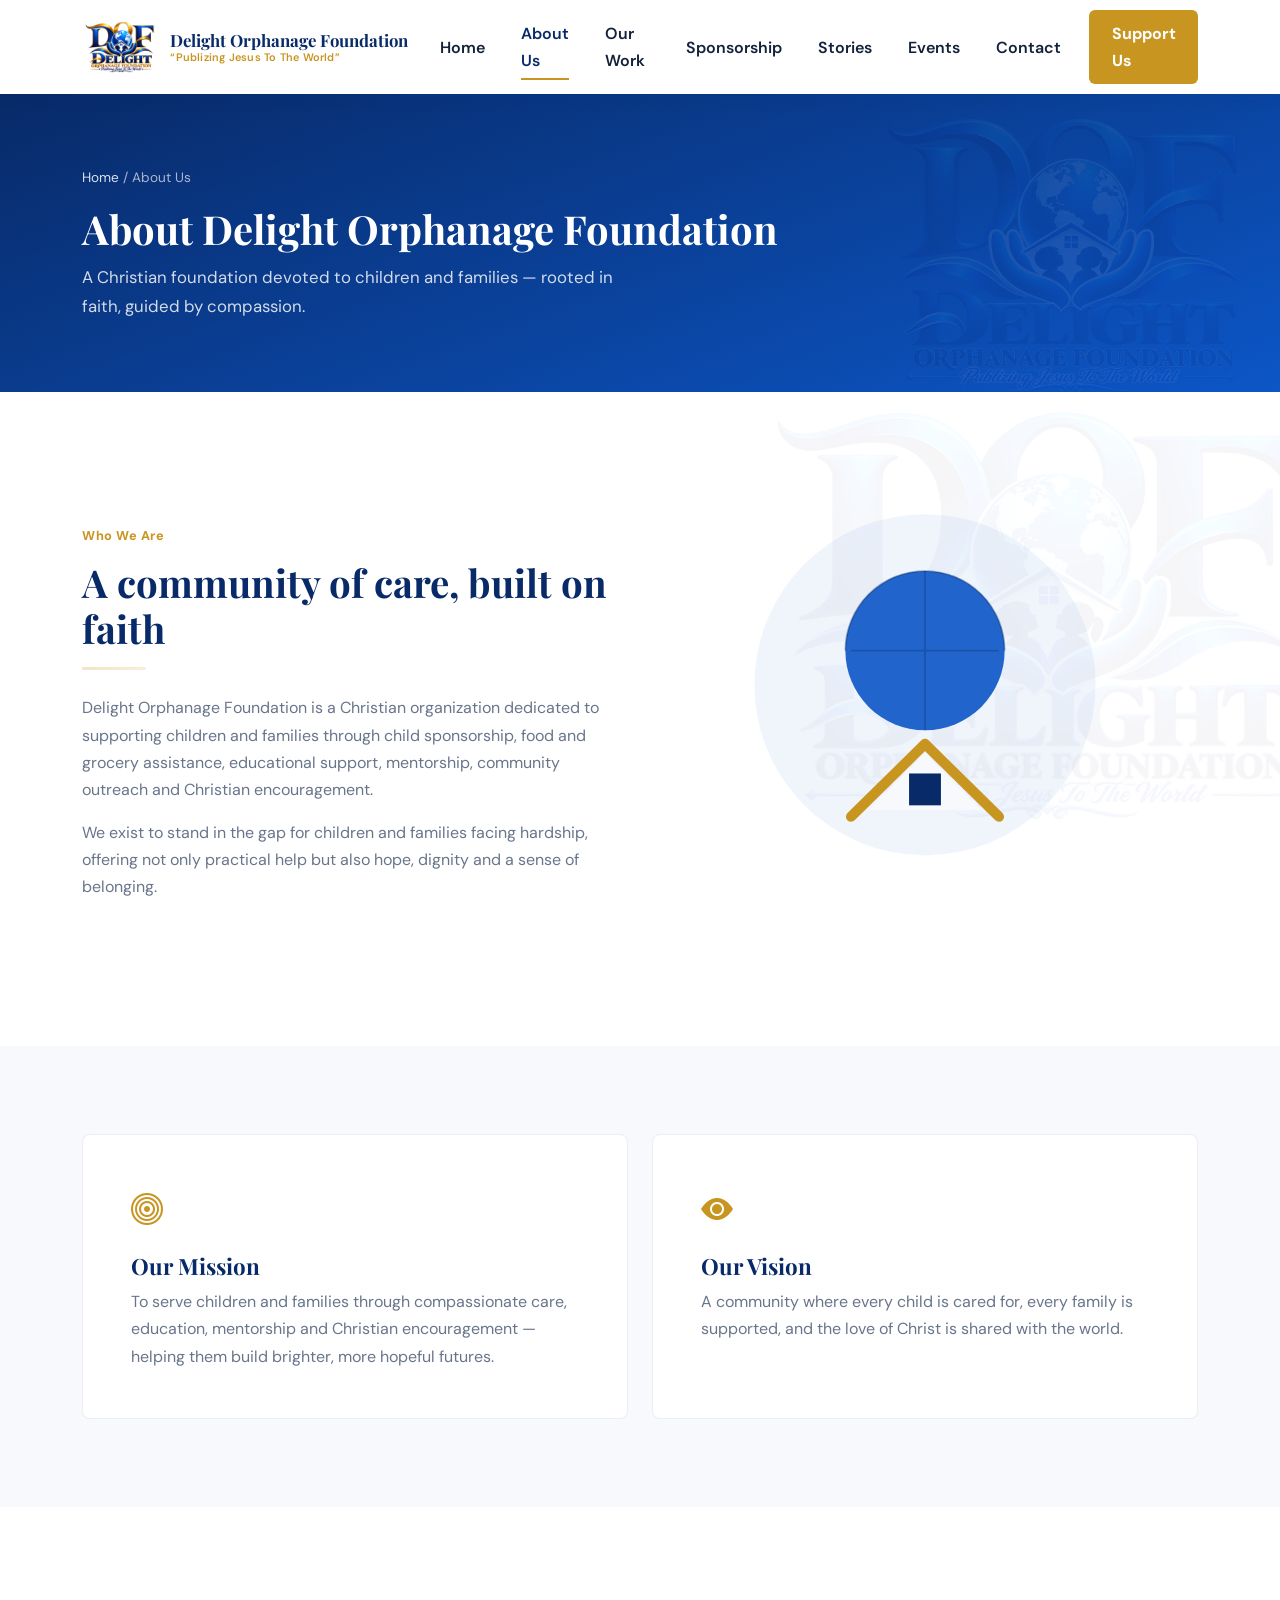
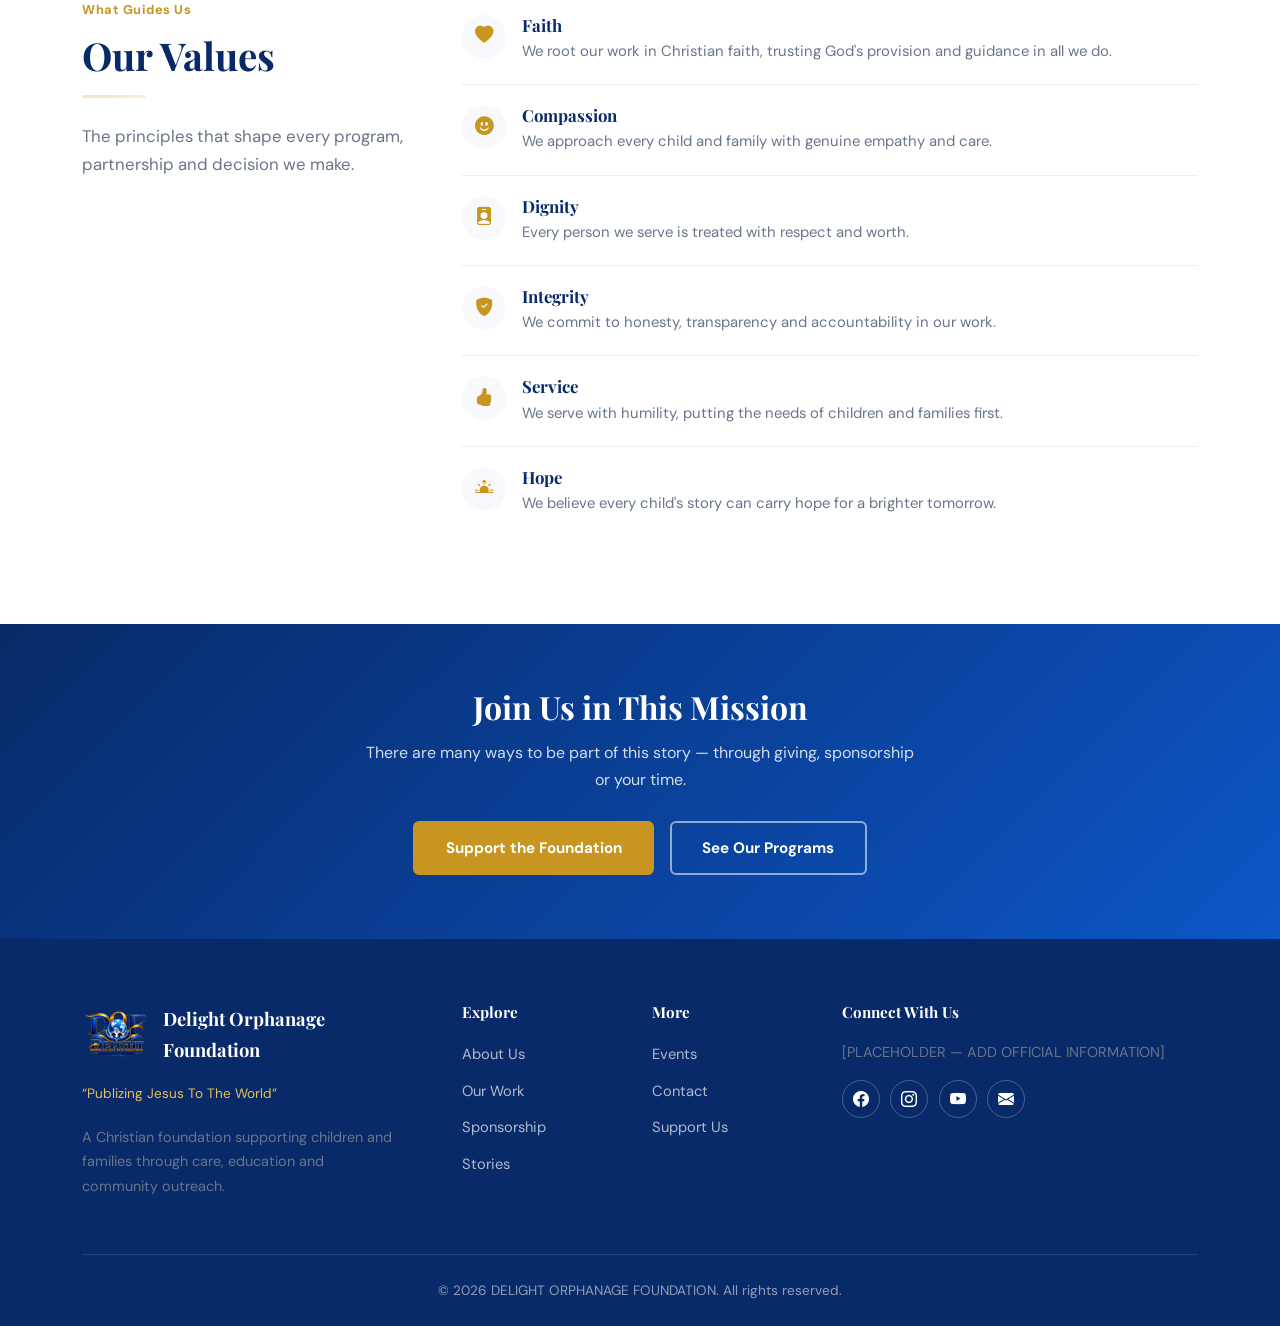
==== about.html @ 0a3e5aed "full website" ====
<!DOCTYPE html>
<html lang="en">
<head>
<meta charset="UTF-8">
<meta name="viewport" content="width=device-width, initial-scale=1.0">
<title>About Us | Delight Orphanage Foundation</title>
<meta name="description" content="Learn about Delight Orphanage Foundation's mission, vision and values as a Christian organization serving children and families.">

<link rel="preconnect" href="https://fonts.googleapis.com">
<link rel="preconnect" href="https://fonts.gstatic.com" crossorigin>
<link href="https://fonts.googleapis.com/css2?family=Playfair+Display:wght@600;700;800&family=DM+Sans:wght@400;500;600;700&display=swap" rel="stylesheet">

<link href="https://cdn.jsdelivr.net/npm/bootstrap@5.3.3/dist/css/bootstrap.min.css" rel="stylesheet">
<link rel="stylesheet" href="https://cdn.jsdelivr.net/npm/bootstrap-icons@1.11.3/font/bootstrap-icons.css">
<link rel="stylesheet" href="css/style.css">
<link rel="icon" href="assets/logo-gold-blue.png" type="image/png">
</head>
<body>

<header class="site-header">
  <nav class="navbar navbar-expand-lg">
    <div class="container">
      <a class="navbar-brand navbar-brand-custom" href="index.html">
        <img src="assets/logo-gold-blue.png" alt="Delight Orphanage Foundation logo">
        <span class="navbar-brand-text">
          <span class="brand-name">Delight Orphanage Foundation</span>
          <span class="brand-motto">&ldquo;Publizing Jesus To The World&rdquo;</span>
        </span>
      </a>
      <button class="navbar-toggler" type="button" data-bs-toggle="collapse" data-bs-target="#mainNav" aria-controls="mainNav" aria-expanded="false" aria-label="Toggle navigation">
        <span class="navbar-toggler-icon"></span>
      </button>
      <div class="collapse navbar-collapse" id="mainNav">
        <ul class="navbar-nav ms-auto align-items-lg-center gap-lg-1">
          <li class="nav-item"><a class="nav-link nav-link-custom" href="index.html">Home</a></li>
          <li class="nav-item"><a class="nav-link nav-link-custom active" aria-current="page" href="about.html">About Us</a></li>
          <li class="nav-item"><a class="nav-link nav-link-custom" href="work.html">Our Work</a></li>
          <li class="nav-item"><a class="nav-link nav-link-custom" href="support.html">Sponsorship</a></li>
          <li class="nav-item"><a class="nav-link nav-link-custom" href="stories.html">Stories</a></li>
          <li class="nav-item"><a class="nav-link nav-link-custom" href="events.html">Events</a></li>
          <li class="nav-item"><a class="nav-link nav-link-custom" href="contact.html">Contact</a></li>
          <li class="nav-item"><a class="nav-link nav-support-btn" href="support.html">Support Us</a></li>
        </ul>
      </div>
    </div>
  </nav>
</header>

<section class="page-hero">
  <div class="container">
    <nav class="breadcrumb-custom" aria-label="breadcrumb"><a href="index.html">Home</a> / About Us</nav>
    <h1>About Delight Orphanage Foundation</h1>
    <p>A Christian foundation devoted to children and families &mdash; rooted in faith, guided by compassion.</p>
  </div>
</section>

<!-- WHO WE ARE -->
<section class="section-pad watermark-section">
  <div class="container">
    <div class="row align-items-center gy-5 who-we-are-row">
      <div class="col-lg-6 reveal">
        <span class="eyebrow">Who We Are</span>
        <h2 class="section-title">A community of care, built on faith</h2>
        <hr class="section-rule">
        <p>Delight Orphanage Foundation is a Christian organization dedicated to supporting children and families through child sponsorship, food and grocery assistance, educational support, mentorship, community outreach and Christian encouragement.</p>
        <p>We exist to stand in the gap for children and families facing hardship, offering not only practical help but also hope, dignity and a sense of belonging.</p>
      </div>
      <div class="col-lg-6 reveal">
        <svg class="brand-illustration about-art" viewBox="0 0 480 420" fill="none" xmlns="http://www.w3.org/2000/svg" role="img" aria-label="Illustration of a globe resting on a home, symbolising the foundation's reach and care">
          <circle cx="240" cy="180" r="150" fill="rgba(12,86,199,0.06)"/>
          <circle cx="240" cy="150" r="70" fill="#0C56C7" fill-opacity="0.9"/>
          <path d="M170 150a70 70 0 0 1 140 0" stroke="#082A68" stroke-width="1.5" fill="none" opacity="0.4"/>
          <path d="M240 80v140M175 150h130" stroke="#082A68" stroke-width="1.5" opacity="0.3"/>
          <path d="M190 290 L240 240 L290 290 V290 H190 Z" fill="#F8F9FC"/>
          <path d="M175 296 L240 232 L305 296" stroke="#C89521" stroke-width="9" stroke-linecap="round" stroke-linejoin="round" fill="none"/>
          <rect x="226" y="258" width="28" height="28" fill="#082A68"/>
        </svg>
      </div>
    </div>
  </div>
</section>

<!-- MISSION / VISION -->
<section class="section-pad bg-soft">
  <div class="container">
    <div class="row g-4">
      <div class="col-lg-6 reveal">
        <div class="p-4 p-lg-5 bg-white rounded-3 h-100" style="border:1px solid rgba(8,42,104,0.08);">
          <i class="bi bi-bullseye" style="color:var(--gold); font-size:2rem;"></i>
          <h3 class="mt-3" style="font-size:1.4rem;">Our Mission</h3>
          <p class="mb-0">To serve children and families through compassionate care, education, mentorship and Christian encouragement &mdash; helping them build brighter, more hopeful futures.</p>
        </div>
      </div>
      <div class="col-lg-6 reveal">
        <div class="p-4 p-lg-5 bg-white rounded-3 h-100" style="border:1px solid rgba(8,42,104,0.08);">
          <i class="bi bi-eye-fill" style="color:var(--gold); font-size:2rem;"></i>
          <h3 class="mt-3" style="font-size:1.4rem;">Our Vision</h3>
          <p class="mb-0">A community where every child is cared for, every family is supported, and the love of Christ is shared with the world.</p>
        </div>
      </div>
    </div>
  </div>
</section>

<!-- VALUES -->
<section class="section-pad">
  <div class="container">
    <div class="row gy-5">
      <div class="col-lg-4 reveal">
        <span class="eyebrow">What Guides Us</span>
        <h2 class="section-title">Our Values</h2>
        <hr class="section-rule">
        <p class="section-intro">The principles that shape every program, partnership and decision we make.</p>
      </div>
      <div class="col-lg-8 reveal">
        <div class="value-item">
          <div class="value-icon"><i class="bi bi-heart-fill"></i></div>
          <div>
            <h4>Faith</h4>
            <p>We root our work in Christian faith, trusting God's provision and guidance in all we do.</p>
          </div>
        </div>
        <div class="value-item">
          <div class="value-icon"><i class="bi bi-emoji-smile-fill"></i></div>
          <div>
            <h4>Compassion</h4>
            <p>We approach every child and family with genuine empathy and care.</p>
          </div>
        </div>
        <div class="value-item">
          <div class="value-icon"><i class="bi bi-person-badge-fill"></i></div>
          <div>
            <h4>Dignity</h4>
            <p>Every person we serve is treated with respect and worth.</p>
          </div>
        </div>
        <div class="value-item">
          <div class="value-icon"><i class="bi bi-shield-fill-check"></i></div>
          <div>
            <h4>Integrity</h4>
            <p>We commit to honesty, transparency and accountability in our work.</p>
          </div>
        </div>
        <div class="value-item">
          <div class="value-icon"><i class="bi bi-hand-thumbs-up-fill"></i></div>
          <div>
            <h4>Service</h4>
            <p>We serve with humility, putting the needs of children and families first.</p>
          </div>
        </div>
        <div class="value-item">
          <div class="value-icon"><i class="bi bi-sunrise-fill"></i></div>
          <div>
            <h4>Hope</h4>
            <p>We believe every child's story can carry hope for a brighter tomorrow.</p>
          </div>
        </div>
      </div>
    </div>
  </div>
</section>

<section class="cta-band">
  <div class="container reveal">
    <h2>Join Us in This Mission</h2>
    <p>There are many ways to be part of this story &mdash; through giving, sponsorship or your time.</p>
    <div class="d-flex justify-content-center gap-3 flex-wrap">
      <a href="support.html" class="btn btn-gold">Support the Foundation</a>
      <a href="work.html" class="btn btn-outline-light-custom">See Our Programs</a>
    </div>
  </div>
</section>

<footer class="site-footer">
  <div class="container">
    <div class="row g-4">
      <div class="col-lg-4">
        <div class="footer-brand">
          <img src="assets/logo-gold-blue.png" alt="Delight Orphanage Foundation logo">
          <span class="footer-brand-name">Delight Orphanage<br>Foundation</span>
        </div>
        <p class="footer-motto">&ldquo;Publizing Jesus To The World&rdquo;</p>
        <p style="font-size:0.9rem; max-width:320px;">A Christian foundation supporting children and families through care, education and community outreach.</p>
      </div>
      <div class="col-6 col-lg-2">
        <h5>Explore</h5>
        <ul class="footer-links">
          <li><a href="about.html">About Us</a></li>
          <li><a href="work.html">Our Work</a></li>
          <li><a href="support.html">Sponsorship</a></li>
          <li><a href="stories.html">Stories</a></li>
        </ul>
      </div>
      <div class="col-6 col-lg-2">
        <h5>More</h5>
        <ul class="footer-links">
          <li><a href="events.html">Events</a></li>
          <li><a href="contact.html">Contact</a></li>
          <li><a href="support.html">Support Us</a></li>
        </ul>
      </div>
      <div class="col-lg-4">
        <h5>Connect With Us</h5>
        <p style="font-size:0.9rem;">[PLACEHOLDER &mdash; ADD OFFICIAL INFORMATION]</p>
        <div class="footer-social">
          <a href="#" aria-label="Facebook"><i class="bi bi-facebook"></i></a>
          <a href="#" aria-label="Instagram"><i class="bi bi-instagram"></i></a>
          <a href="#" aria-label="YouTube"><i class="bi bi-youtube"></i></a>
          <a href="#" aria-label="Email"><i class="bi bi-envelope-fill"></i></a>
        </div>
      </div>
    </div>
    <div class="footer-bottom">
      &copy; <span data-current-year></span> DELIGHT ORPHANAGE FOUNDATION. All rights reserved.
    </div>
  </div>
</footer>

<button id="backToTop" class="back-to-top" aria-label="Back to top"><i class="bi bi-arrow-up"></i></button>

<script src="https://cdn.jsdelivr.net/npm/bootstrap@5.3.3/dist/js/bootstrap.bundle.min.js"></script>
<script src="js/script.js"></script>
</body>
</html>
---- css/style.css ----
/* ==========================================================================
   DELIGHT ORPHANAGE FOUNDATION — STYLESHEET
   "Publizing Jesus To The World"
   ========================================================================== */

:root {
  --blue-primary: #082A68;
  --blue-secondary: #0C56C7;
  --gold: #C89521;
  --gold-light: #E8BF55;
  --white: #FFFFFF;
  --bg-light: #F8F9FC;
  --text-dark: #13213B;
  --text-muted: #68758B;

  --font-display: 'Playfair Display', Georgia, serif;
  --font-body: 'DM Sans', -apple-system, BlinkMacSystemFont, sans-serif;

  --radius-sm: 6px;
  --radius-md: 10px;
  --shadow-soft: 0 10px 30px rgba(8, 42, 104, 0.08);
  --shadow-card: 0 6px 20px rgba(8, 42, 104, 0.10);
  --transition: 0.35s cubic-bezier(0.22, 0.61, 0.36, 1);
}

/* ==========================================================================
   BASE
   ========================================================================== */

* { box-sizing: border-box; }

html { scroll-behavior: smooth; }

body {
  font-family: var(--font-body);
  color: var(--text-dark);
  background-color: var(--white);
  line-height: 1.7;
  -webkit-font-smoothing: antialiased;
}

h1, h2, h3, h4, h5, h6 {
  font-family: var(--font-display);
  color: var(--blue-primary);
  font-weight: 700;
  line-height: 1.2;
}

p { color: var(--text-muted); }

a { color: var(--blue-secondary); text-decoration: none; transition: color var(--transition); }
a:hover { color: var(--gold); }

::selection { background: var(--gold-light); color: var(--blue-primary); }

/* Visible focus states for accessibility */
a:focus-visible,
button:focus-visible,
input:focus-visible,
textarea:focus-visible,
select:focus-visible,
.btn:focus-visible {
  outline: 3px solid var(--gold);
  outline-offset: 3px;
}

.section-pad { padding: 5.5rem 0; }
.section-pad-sm { padding: 3.5rem 0; }
.bg-soft { background-color: var(--bg-light); }

.eyebrow {
  display: inline-block;
  font-family: var(--font-body);
  font-weight: 700;
  font-size: 0.8rem;
  letter-spacing: 0.04em;
  color: var(--gold);
  margin-bottom: 0.75rem;
}

.section-title {
  font-size: clamp(1.9rem, 3vw, 2.75rem);
  margin-bottom: 1rem;
}

.section-rule {
  width: 64px;
  height: 3px;
  background: linear-gradient(90deg, var(--gold), var(--gold-light));
  border: none;
  border-radius: 2px;
  margin: 0 0 1.5rem 0;
}

.section-rule.center { margin: 0 auto 1.5rem auto; }

.section-intro {
  max-width: 640px;
  color: var(--text-muted);
  font-size: 1.05rem;
}

/* ==========================================================================
   WATERMARK — very subtle brand mark on select sections
   ========================================================================== */

.watermark-section { position: relative; overflow: hidden; }

.watermark-section::before {
  content: "";
  position: absolute;
  top: 50%;
  right: -6%;
  width: 620px;
  height: 620px;
  transform: translateY(-50%);
  background-image: url('../assets/logo-blue.png');
  background-repeat: no-repeat;
  background-size: contain;
  opacity: 0.035;
  pointer-events: none;
  z-index: 0;
}

.watermark-section > .container { position: relative; z-index: 1; }

/* ==========================================================================
   BUTTONS
   ========================================================================== */

.btn {
  font-family: var(--font-body);
  font-weight: 700;
  font-size: 0.95rem;
  padding: 0.85rem 1.9rem;
  border-radius: var(--radius-sm);
  border: 2px solid transparent;
  transition: transform var(--transition), box-shadow var(--transition), background-color var(--transition), color var(--transition);
  display: inline-flex;
  align-items: center;
  gap: 0.5rem;
}

.btn-gold {
  background-color: var(--gold);
  color: var(--white);
  border-color: var(--gold);
}
.btn-gold:hover {
  background-color: var(--gold-light);
  border-color: var(--gold-light);
  color: var(--blue-primary);
  transform: translateY(-2px);
  box-shadow: 0 10px 20px rgba(200, 149, 33, 0.3);
}

.btn-outline-light-custom {
  background-color: transparent;
  color: var(--white);
  border-color: rgba(255,255,255,0.55);
}
.btn-outline-light-custom:hover {
  background-color: var(--white);
  color: var(--blue-primary);
  border-color: var(--white);
  transform: translateY(-2px);
}

.btn-navy {
  background-color: var(--blue-primary);
  color: var(--white);
  border-color: var(--blue-primary);
}
.btn-navy:hover {
  background-color: var(--blue-secondary);
  border-color: var(--blue-secondary);
  color: var(--white);
  transform: translateY(-2px);
  box-shadow: 0 10px 20px rgba(12, 86, 199, 0.25);
}

.btn-outline-navy {
  background-color: transparent;
  color: var(--blue-primary);
  border-color: var(--blue-primary);
}
.btn-outline-navy:hover {
  background-color: var(--blue-primary);
  color: var(--white);
  transform: translateY(-2px);
}

/* ==========================================================================
   NAVIGATION
   ========================================================================== */

.site-header {
  position: sticky;
  top: 0;
  z-index: 1000;
  background-color: rgba(255, 255, 255, 0.97);
  backdrop-filter: blur(8px);
  box-shadow: 0 2px 18px rgba(8, 42, 104, 0.07);
}

.navbar { padding: 0.65rem 0; }

.navbar-brand-custom {
  display: flex;
  align-items: center;
  gap: 0.65rem;
}

.navbar-brand-custom img {
  height: 52px;
  width: auto;
}

.navbar-brand-text {
  display: flex;
  flex-direction: column;
  line-height: 1.15;
}

.navbar-brand-text .brand-name {
  font-family: var(--font-display);
  font-weight: 700;
  font-size: 1.05rem;
  color: var(--blue-primary);
}

.navbar-brand-text .brand-motto {
  font-size: 0.68rem;
  color: var(--gold);
  font-weight: 600;
  letter-spacing: 0.02em;
}

.nav-link-custom {
  font-weight: 600;
  color: var(--text-dark) !important;
  padding: 0.5rem 1rem !important;
  position: relative;
}

.nav-link-custom::after {
  content: "";
  position: absolute;
  left: 1rem;
  right: 1rem;
  bottom: 0.15rem;
  height: 2px;
  background: var(--gold);
  transform: scaleX(0);
  transform-origin: left;
  transition: transform var(--transition);
}

.nav-link-custom:hover::after,
.nav-link-custom.active::after {
  transform: scaleX(1);
}

.nav-link-custom.active {
  color: var(--blue-primary) !important;
}

.nav-support-btn {
  background-color: var(--gold);
  color: var(--white) !important;
  border-radius: var(--radius-sm);
  padding: 0.6rem 1.4rem !important;
  font-weight: 700;
  margin-left: 0.5rem;
  transition: background-color var(--transition), transform var(--transition);
}
.nav-support-btn:hover {
  background-color: var(--blue-primary);
  color: var(--white) !important;
  transform: translateY(-2px);
}
.nav-support-btn::after { display: none; }

/* ==========================================================================
   HERO
   ========================================================================== */

.hero {
  position: relative;
  background: linear-gradient(160deg, var(--blue-primary) 0%, #0a3585 55%, var(--blue-secondary) 100%);
  color: var(--white);
  overflow: hidden;
  padding: 6rem 0 5rem;
}

.hero::before {
  content: "";
  position: absolute;
  inset: 0;
  background-image: url('../assets/logo-blue.png');
  background-repeat: no-repeat;
  background-position: 105% 15%;
  background-size: 640px;
  opacity: 0.06;
  pointer-events: none;
}

.hero .container { position: relative; z-index: 1; }

.hero-eyebrow {
  color: var(--gold-light);
  font-weight: 700;
  letter-spacing: 0.03em;
  font-size: 0.85rem;
  margin-bottom: 1rem;
  display: inline-block;
}

.hero h1 {
  color: var(--white);
  font-size: clamp(2.3rem, 5vw, 3.6rem);
  margin-bottom: 1.25rem;
}

.hero p.lead {
  color: rgba(255,255,255,0.85);
  font-size: 1.15rem;
  max-width: 540px;
  margin-bottom: 2.25rem;
}

.hero-btns { display: flex; gap: 1rem; flex-wrap: wrap; }

.hero-art {
  position: relative;
  width: 100%;
  max-width: 460px;
  margin: 0 auto;
}

/* ==========================================================================
   BRAND ILLUSTRATION (custom SVG motifs, no stock photography)
   ========================================================================== */

.brand-illustration {
  width: 100%;
  height: auto;
  display: block;
}

.motif-ring {
  position: absolute;
  border-radius: 50%;
  border: 2px solid rgba(232, 191, 85, 0.35);
}

.page-hero {
  position: relative;
  background: linear-gradient(160deg, var(--blue-primary) 0%, var(--blue-secondary) 100%);
  color: var(--white);
  padding: 4.5rem 0 3.5rem;
  overflow: hidden;
}

.page-hero::before {
  content: "";
  position: absolute;
  inset: 0;
  background-image: url('../assets/logo-blue.png');
  background-repeat: no-repeat;
  background-position: 100% 120%;
  background-size: 420px;
  opacity: 0.07;
  pointer-events: none;
}

.page-hero .container { position: relative; z-index: 1; }
.page-hero h1 { color: var(--white); margin-bottom: 0.6rem; }
.page-hero p { color: rgba(255,255,255,0.82); max-width: 560px; font-size: 1.05rem; }

.breadcrumb-custom {
  font-size: 0.85rem;
  color: rgba(255,255,255,0.65);
  margin-bottom: 1rem;
}
.breadcrumb-custom a { color: rgba(255,255,255,0.85); }
.breadcrumb-custom a:hover { color: var(--gold-light); }

/* ==========================================================================
   IMPACT / STATS-STYLE SECTION (no fabricated numbers — category based)
   ========================================================================== */

.impact-section {
  background-color: var(--blue-primary);
  color: var(--white);
  padding: 3.5rem 0;
}

.impact-item {
  text-align: center;
  padding: 1.25rem;
  border-left: 1px solid rgba(255,255,255,0.12);
}
.impact-item:first-child { border-left: none; }

.impact-item i {
  font-size: 2.1rem;
  color: var(--gold-light);
  margin-bottom: 0.75rem;
  display: inline-block;
}

.impact-item h4 {
  color: var(--white);
  font-size: 1.05rem;
  margin-bottom: 0.35rem;
}

.impact-item p {
  color: rgba(255,255,255,0.65);
  font-size: 0.9rem;
  margin: 0;
}

/* ==========================================================================
   CARDS — Our Work
   ========================================================================== */

.work-card {
  background: var(--white);
  border: 1px solid rgba(8, 42, 104, 0.08);
  border-radius: var(--radius-md);
  padding: 2.25rem 1.75rem;
  height: 100%;
  transition: transform var(--transition), box-shadow var(--transition), border-color var(--transition);
}

.work-card:hover {
  transform: translateY(-6px);
  box-shadow: var(--shadow-card);
  border-color: transparent;
}

.work-card .icon-wrap {
  width: 58px;
  height: 58px;
  border-radius: 50%;
  background: var(--bg-light);
  display: flex;
  align-items: center;
  justify-content: center;
  margin-bottom: 1.25rem;
  transition: background-color var(--transition);
}

.work-card:hover .icon-wrap { background-color: var(--gold-light); }

.work-card .icon-wrap i {
  font-size: 1.5rem;
  color: var(--blue-secondary);
}

.work-card:hover .icon-wrap i { color: var(--blue-primary); }

.work-card h3 {
  font-size: 1.2rem;
  margin-bottom: 0.6rem;
}

.work-card p { font-size: 0.95rem; margin-bottom: 0; }

/* ==========================================================================
   VALUES (About page)
   ========================================================================== */

.value-item {
  display: flex;
  gap: 1rem;
  padding: 1.25rem 0;
  border-bottom: 1px solid rgba(8, 42, 104, 0.08);
}
.value-item:last-child { border-bottom: none; }

.value-item .value-icon {
  flex: 0 0 auto;
  width: 44px;
  height: 44px;
  border-radius: 50%;
  background: var(--bg-light);
  display: flex;
  align-items: center;
  justify-content: center;
  color: var(--gold);
  font-size: 1.15rem;
}

.value-item h4 { font-size: 1.05rem; margin-bottom: 0.25rem; }
.value-item p { margin-bottom: 0; font-size: 0.93rem; }

/* ==========================================================================
   STORY / ARTICLE CARDS
   ========================================================================== */

.article-card {
  background: var(--white);
  border-radius: var(--radius-md);
  overflow: hidden;
  border: 1px solid rgba(8, 42, 104, 0.08);
  height: 100%;
  display: flex;
  flex-direction: column;
  transition: transform var(--transition), box-shadow var(--transition);
}

.article-card:hover {
  transform: translateY(-5px);
  box-shadow: var(--shadow-card);
}

.article-thumb {
  height: 170px;
  background: linear-gradient(135deg, var(--blue-primary), var(--blue-secondary));
  position: relative;
  display: flex;
  align-items: center;
  justify-content: center;
}

.article-thumb i { font-size: 2.4rem; color: rgba(255,255,255,0.85); }

.article-card .card-body { padding: 1.5rem; display: flex; flex-direction: column; flex: 1; }

.article-category {
  display: inline-block;
  font-size: 0.72rem;
  font-weight: 700;
  color: var(--gold);
  background: rgba(200, 149, 33, 0.1);
  padding: 0.3rem 0.7rem;
  border-radius: 20px;
  margin-bottom: 0.75rem;
  align-self: flex-start;
}

.article-card h3 { font-size: 1.1rem; margin-bottom: 0.6rem; }
.article-card p { font-size: 0.9rem; flex: 1; }

.sample-tag {
  font-size: 0.72rem;
  color: var(--text-muted);
  font-style: italic;
  margin-bottom: 0.5rem;
}

/* ==========================================================================
   EVENTS
   ========================================================================== */

.event-card {
  background: var(--white);
  border-radius: var(--radius-md);
  overflow: hidden;
  border: 1px solid rgba(8, 42, 104, 0.08);
  height: 100%;
  transition: transform var(--transition), box-shadow var(--transition);
}

.event-card:hover { transform: translateY(-5px); box-shadow: var(--shadow-card); }

.event-image {
  height: 200px;
  background: linear-gradient(135deg, var(--blue-secondary), var(--gold));
  position: relative;
  overflow: hidden;
  display: flex;
  align-items: center;
  justify-content: center;
}

.event-image i { font-size: 2.6rem; color: rgba(255,255,255,0.9); }

.event-date-badge {
  position: absolute;
  top: 0.85rem;
  left: 0.85rem;
  background: var(--white);
  color: var(--blue-primary);
  font-weight: 700;
  font-size: 0.78rem;
  padding: 0.35rem 0.75rem;
  border-radius: var(--radius-sm);
}

.event-body { padding: 1.5rem; }
.event-body h3 { font-size: 1.15rem; margin-bottom: 0.4rem; font-weight: 700; }
.event-body p { font-size: 0.9rem; margin-bottom: 0; }

/* ==========================================================================
   GALLERY / LIGHTBOX
   ========================================================================== */

.gallery-item {
  border-radius: var(--radius-md);
  overflow: hidden;
  cursor: pointer;
  position: relative;
  height: 180px;
  background: linear-gradient(135deg, var(--blue-primary), var(--blue-secondary));
  display: flex;
  align-items: center;
  justify-content: center;
  transition: transform var(--transition);
}
.gallery-item:nth-child(3n+2) { background: linear-gradient(135deg, var(--blue-secondary), var(--gold)); }
.gallery-item:nth-child(3n+3) { background: linear-gradient(135deg, var(--gold), var(--blue-primary)); }

.gallery-item:hover { transform: scale(1.03); }
.gallery-item i { color: rgba(255,255,255,0.9); font-size: 1.8rem; }

.gallery-item .gallery-caption {
  position: absolute;
  bottom: 0;
  left: 0;
  right: 0;
  background: rgba(8, 42, 104, 0.75);
  color: var(--white);
  font-size: 0.8rem;
  padding: 0.5rem 0.75rem;
  transform: translateY(100%);
  transition: transform var(--transition);
}
.gallery-item:hover .gallery-caption { transform: translateY(0); }

.lightbox-overlay {
  position: fixed;
  inset: 0;
  background: rgba(8, 13, 32, 0.92);
  z-index: 2000;
  display: none;
  align-items: center;
  justify-content: center;
  padding: 2rem;
}
.lightbox-overlay.active { display: flex; }

.lightbox-box {
  background: linear-gradient(135deg, var(--blue-primary), var(--blue-secondary));
  border-radius: var(--radius-md);
  max-width: 560px;
  width: 100%;
  padding: 3rem 2rem;
  text-align: center;
  color: var(--white);
  position: relative;
}

.lightbox-box i.display-icon { font-size: 3rem; color: var(--gold-light); margin-bottom: 1rem; }

.lightbox-close {
  position: absolute;
  top: 0.85rem;
  right: 1rem;
  background: none;
  border: none;
  color: var(--white);
  font-size: 1.6rem;
  cursor: pointer;
  line-height: 1;
}
.lightbox-close:hover { color: var(--gold-light); }

/* ==========================================================================
   FORMS
   ========================================================================== */

.form-card {
  background: var(--white);
  border: 1px solid rgba(8, 42, 104, 0.08);
  border-radius: var(--radius-md);
  padding: 2.5rem;
  box-shadow: var(--shadow-soft);
}

.form-label {
  font-weight: 600;
  color: var(--text-dark);
  font-size: 0.9rem;
}

.form-control, .form-select {
  border: 1.5px solid rgba(8, 42, 104, 0.15);
  border-radius: var(--radius-sm);
  padding: 0.7rem 0.9rem;
  font-family: var(--font-body);
}

.form-control:focus, .form-select:focus {
  border-color: var(--blue-secondary);
  box-shadow: 0 0 0 3px rgba(12, 86, 199, 0.12);
}

.form-check-input:checked {
  background-color: var(--gold);
  border-color: var(--gold);
}

.form-note {
  background: var(--bg-light);
  border-left: 3px solid var(--gold);
  padding: 1rem 1.25rem;
  border-radius: var(--radius-sm);
  font-size: 0.88rem;
  color: var(--text-muted);
}

.form-success-msg {
  display: none;
  background: #eef7ee;
  border-left: 3px solid #4a8a4a;
  color: #2c5c2c;
  padding: 1rem 1.25rem;
  border-radius: var(--radius-sm);
  margin-top: 1.25rem;
  font-size: 0.92rem;
}
.form-success-msg.show { display: block; }

/* ==========================================================================
   PLACEHOLDER NOTICE (contact info etc.)
   ========================================================================== */

.placeholder-note {
  font-style: italic;
  color: var(--text-muted);
}

.contact-info-card {
  display: flex;
  gap: 1rem;
  padding: 1.5rem 0;
  border-bottom: 1px solid rgba(8, 42, 104, 0.08);
}
.contact-info-card:last-child { border-bottom: none; }

.contact-info-card .ci-icon {
  flex: 0 0 auto;
  width: 48px;
  height: 48px;
  border-radius: 50%;
  background: var(--bg-light);
  color: var(--blue-secondary);
  display: flex;
  align-items: center;
  justify-content: center;
  font-size: 1.2rem;
}

.contact-info-card h4 { font-size: 1rem; margin-bottom: 0.25rem; }
.contact-info-card p { margin-bottom: 0; font-size: 0.92rem; }

/* ==========================================================================
   FOOTER
   ========================================================================== */

.site-footer {
  background-color: var(--blue-primary);
  color: rgba(255,255,255,0.75);
  padding: 4rem 0 1.5rem;
}

.footer-brand { display: flex; align-items: center; gap: 0.75rem; margin-bottom: 1rem; }
.footer-brand img { height: 46px; }
.footer-brand-name { font-family: var(--font-display); color: var(--white); font-size: 1.15rem; font-weight: 700; }
.footer-motto { color: var(--gold-light); font-size: 0.85rem; margin-bottom: 1.25rem; }

.site-footer h5 {
  color: var(--white);
  font-size: 0.95rem;
  font-weight: 700;
  margin-bottom: 1.15rem;
}

.footer-links { list-style: none; padding: 0; margin: 0; }
.footer-links li { margin-bottom: 0.6rem; }
.footer-links a { color: rgba(255,255,255,0.68); font-size: 0.92rem; }
.footer-links a:hover { color: var(--gold-light); }

.footer-social { display: flex; gap: 0.65rem; margin-top: 0.5rem; }
.footer-social a {
  width: 38px;
  height: 38px;
  border-radius: 50%;
  border: 1px solid rgba(255,255,255,0.25);
  display: flex;
  align-items: center;
  justify-content: center;
  color: var(--white);
  transition: background-color var(--transition), border-color var(--transition), transform var(--transition);
}
.footer-social a:hover {
  background-color: var(--gold);
  border-color: var(--gold);
  transform: translateY(-3px);
}

.footer-bottom {
  border-top: 1px solid rgba(255,255,255,0.12);
  margin-top: 2.5rem;
  padding-top: 1.5rem;
  font-size: 0.85rem;
  text-align: center;
  color: rgba(255,255,255,0.55);
}

/* ==========================================================================
   SCROLL REVEAL ANIMATIONS
   ========================================================================== */

.reveal {
  opacity: 0;
  transform: translateY(24px);
  transition: opacity 0.7s ease, transform 0.7s ease;
}
.reveal.is-visible {
  opacity: 1;
  transform: translateY(0);
}

.reveal-stagger.is-visible .stagger-item {
  opacity: 1;
  transform: translateY(0);
}
.stagger-item {
  opacity: 0;
  transform: translateY(20px);
  transition: opacity 0.6s ease, transform 0.6s ease;
}
.stagger-item:nth-child(1) { transition-delay: 0.05s; }
.stagger-item:nth-child(2) { transition-delay: 0.15s; }
.stagger-item:nth-child(3) { transition-delay: 0.25s; }
.stagger-item:nth-child(4) { transition-delay: 0.35s; }
.stagger-item:nth-child(5) { transition-delay: 0.45s; }
.stagger-item:nth-child(6) { transition-delay: 0.55s; }

@media (prefers-reduced-motion: reduce) {
  html { scroll-behavior: auto; }
  .reveal, .stagger-item {
    opacity: 1 !important;
    transform: none !important;
    transition: none !important;
  }
  * {
    animation-duration: 0.001ms !important;
    animation-iteration-count: 1 !important;
    transition-duration: 0.001ms !important;
  }
}

/* ==========================================================================
   MISC — CTA band, timeline, back-to-top
   ========================================================================== */

.cta-band {
  background: linear-gradient(135deg, var(--blue-primary), var(--blue-secondary));
  color: var(--white);
  padding: 4rem 0;
  text-align: center;
  position: relative;
  overflow: hidden;
}
.cta-band h2 { color: var(--white); margin-bottom: 0.75rem; }
.cta-band p { color: rgba(255,255,255,0.82); max-width: 560px; margin: 0 auto 1.75rem; }

.back-to-top {
  position: fixed;
  bottom: 1.75rem;
  right: 1.75rem;
  width: 46px;
  height: 46px;
  border-radius: 50%;
  background: var(--blue-primary);
  color: var(--white);
  border: none;
  display: flex;
  align-items: center;
  justify-content: center;
  font-size: 1.2rem;
  box-shadow: var(--shadow-soft);
  opacity: 0;
  visibility: hidden;
  transform: translateY(10px);
  transition: opacity var(--transition), transform var(--transition), background-color var(--transition), visibility var(--transition);
  z-index: 900;
}
.back-to-top.show { opacity: 1; visibility: visible; transform: translateY(0); }
.back-to-top:hover { background-color: var(--gold); }

/* Timeline for values / process style content on About */
.who-we-are-row { align-items: center; }
.who-we-are-row img,
.about-art {
  max-width: 100%;
  border-radius: var(--radius-md);
}

hr.divider-gold {
  width: 80px;
  height: 3px;
  background: var(--gold);
  border: none;
  border-radius: 2px;
}

/* Responsive helpers */
@media (max-width: 991.98px) {
  .impact-item { border-left: none; border-top: 1px solid rgba(255,255,255,0.12); }
  .impact-item:first-child { border-top: none; }
  .hero { padding: 4rem 0 3rem; text-align: center; }
  .hero-btns { justify-content: center; }
  .hero p.lead { margin-left: auto; margin-right: auto; }
  .hero-art { margin-top: 2.5rem; }
}

@media (max-width: 575.98px) {
  .section-pad { padding: 3.5rem 0; }
  .form-card { padding: 1.75rem 1.25rem; }
}
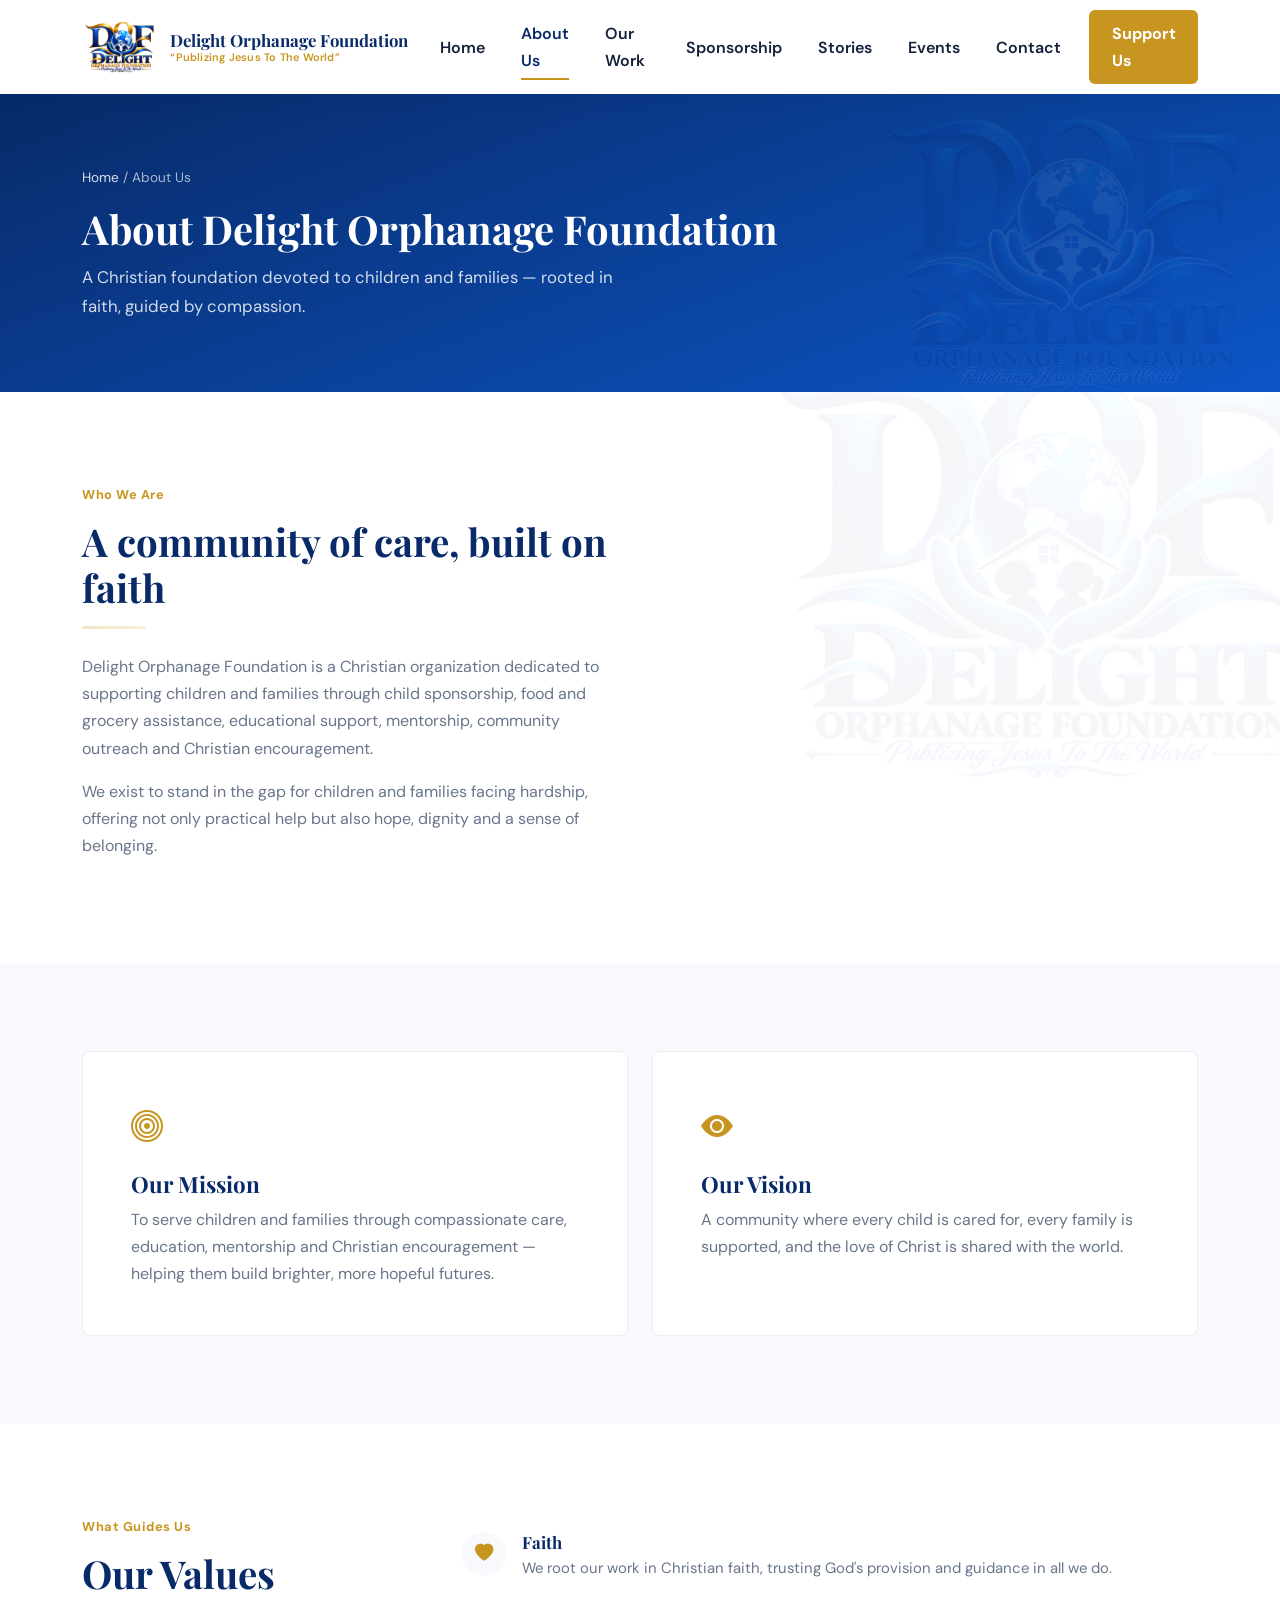
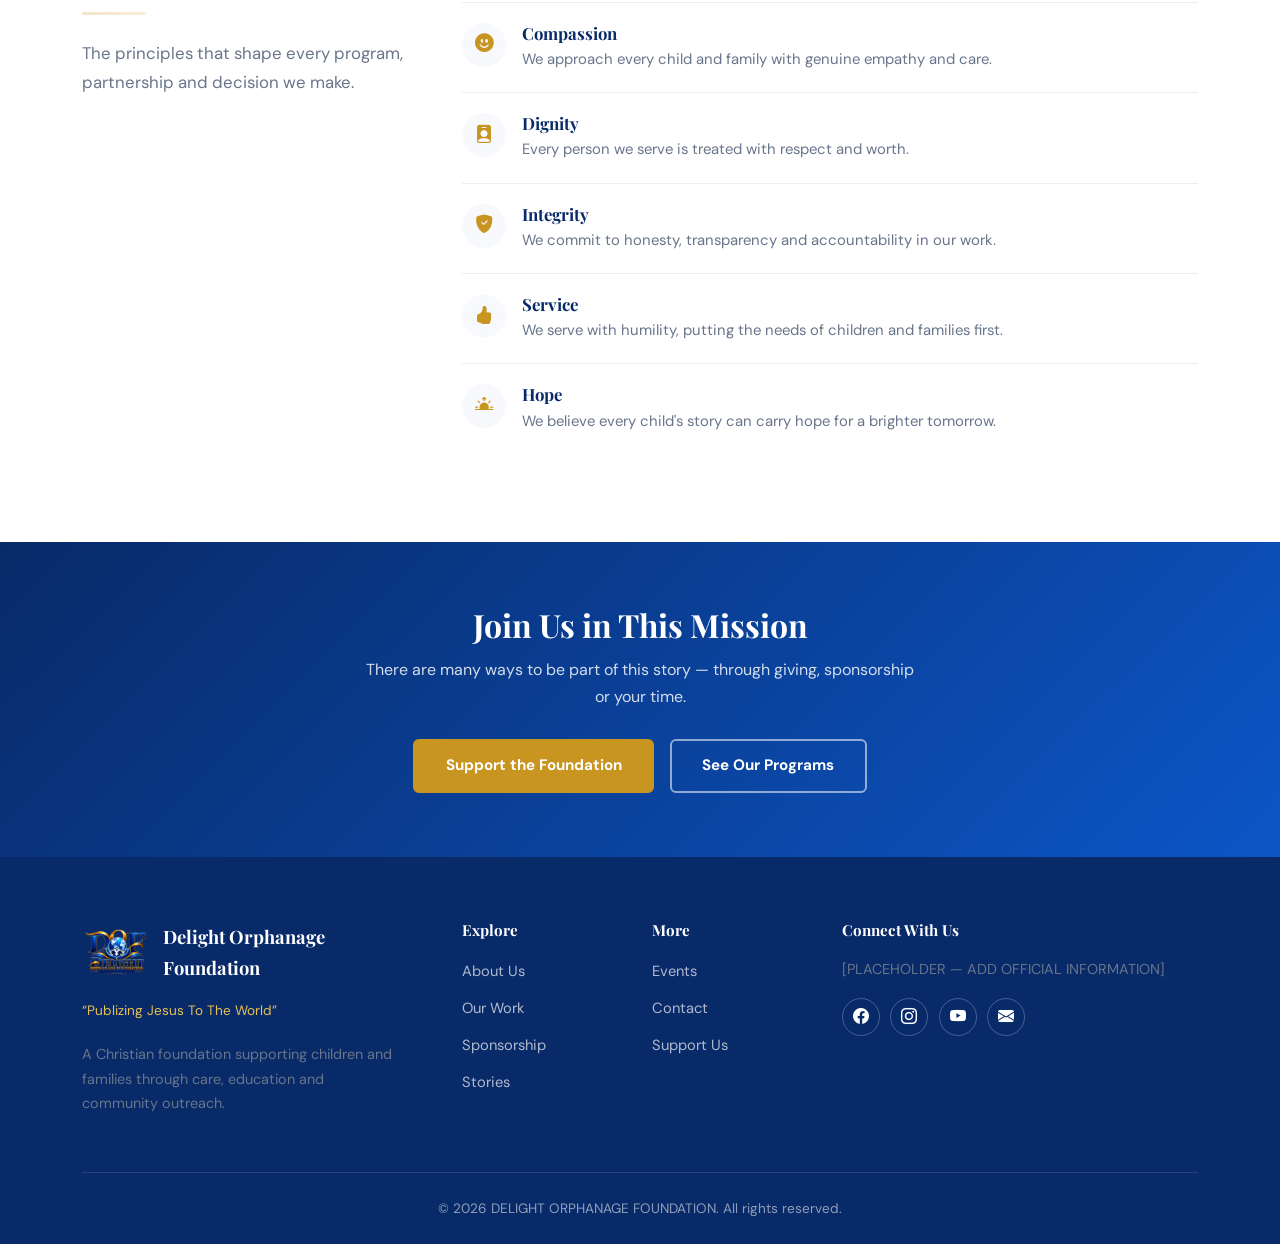
==== commit ee4bc1ce: "udaig the ui" ====
--- a/about.html
+++ b/about.html
@@ -65,7 +65,7 @@
         <p>Delight Orphanage Foundation is a Christian organization dedicated to supporting children and families through child sponsorship, food and grocery assistance, educational support, mentorship, community outreach and Christian encouragement.</p>
         <p>We exist to stand in the gap for children and families facing hardship, offering not only practical help but also hope, dignity and a sense of belonging.</p>
       </div>
-      <div class="col-lg-6 reveal">
+      <!-- <div class="col-lg-6 reveal">
         <svg class="brand-illustration about-art" viewBox="0 0 480 420" fill="none" xmlns="http://www.w3.org/2000/svg" role="img" aria-label="Illustration of a globe resting on a home, symbolising the foundation's reach and care">
           <circle cx="240" cy="180" r="150" fill="rgba(12,86,199,0.06)"/>
           <circle cx="240" cy="150" r="70" fill="#0C56C7" fill-opacity="0.9"/>
@@ -75,7 +75,8 @@
           <path d="M175 296 L240 232 L305 296" stroke="#C89521" stroke-width="9" stroke-linecap="round" stroke-linejoin="round" fill="none"/>
           <rect x="226" y="258" width="28" height="28" fill="#082A68"/>
         </svg>
-      </div>
+      </div> -->
+          
     </div>
   </div>
 </section>
--- a/css/style.css
+++ b/css/style.css
@@ -287,7 +287,7 @@
 
 .hero {
   position: relative;
-  background: linear-gradient(160deg, var(--blue-primary) 0%, #0a3585 55%, var(--blue-secondary) 100%);
+  background: linear-gradient(160deg, var(--blue-primary) 0%, #2c1963 55%, var(--blue-secondary) 50%);
   color: var(--white);
   overflow: hidden;
   padding: 6rem 0 5rem;
@@ -334,8 +334,45 @@
 .hero-art {
   position: relative;
   width: 100%;
-  max-width: 460px;
+  max-width: 540px;
   margin: 0 auto;
+}
+
+.hero-photo-slideshow {
+  position: relative;
+  width: min(48vw, 620px);
+  height: clamp(300px, 40vw, 470px);
+  margin-left: auto;
+  overflow: hidden;
+  isolation: isolate;
+  -webkit-mask-image: linear-gradient(90deg, transparent 0%, #000 9%, #000 91%, transparent 100%);
+  mask-image: linear-gradient(90deg, transparent 0%, #000 9%, #000 91%, transparent 100%);
+}
+
+.hero-photo-slideshow::after {
+  content: "";
+  position: absolute;
+  inset: -8px;
+  z-index: 2;
+  pointer-events: none;
+  background: linear-gradient(90deg, var(--blue-primary) 0%, transparent 12%, transparent 88%, var(--blue-secondary) 100%);
+  filter: blur(8px);
+}
+
+.hero-photo {
+  position: absolute;
+  inset: 0;
+  width: 100%;
+  height: 100%;
+  object-fit: cover;
+  opacity: 0;
+  transform: scale(1.04);
+  transition: opacity 1.2s ease, transform 7s ease;
+}
+
+.hero-photo.is-active {
+  opacity: 0.92;
+  transform: scale(1);
 }
 
 /* ==========================================================================
@@ -526,6 +563,15 @@
   justify-content: center;
 }
 
+.article-thumb img,
+.event-image img,
+.gallery-item img {
+  width: 100%;
+  height: 100%;
+  object-fit: cover;
+  display: block;
+}
+
 .article-thumb i { font-size: 2.4rem; color: rgba(255,255,255,0.85); }
 
 .article-card .card-body { padding: 1.5rem; display: flex; flex-direction: column; flex: 1; }
@@ -617,6 +663,9 @@
 .gallery-item:hover { transform: scale(1.03); }
 .gallery-item i { color: rgba(255,255,255,0.9); font-size: 1.8rem; }
 
+.gallery-item img { transition: transform var(--transition); }
+.gallery-item:hover img { transform: scale(1.06); }
+
 .gallery-item .gallery-caption {
   position: absolute;
   bottom: 0;
@@ -642,6 +691,14 @@
   padding: 2rem;
 }
 .lightbox-overlay.active { display: flex; }
+
+.lightbox-box .display-image {
+  width: min(78vw, 760px);
+  max-height: 65vh;
+  object-fit: contain;
+  margin: 0 auto 1.25rem;
+  border-radius: var(--radius-sm);
+}
 
 .lightbox-box {
   background: linear-gradient(135deg, var(--blue-primary), var(--blue-secondary));
@@ -919,6 +976,7 @@
   .hero-btns { justify-content: center; }
   .hero p.lead { margin-left: auto; margin-right: auto; }
   .hero-art { margin-top: 2.5rem; }
+  .hero-photo-slideshow { width: min(80vw, 460px); margin: 0 auto; }
 }
 
 @media (max-width: 575.98px) {
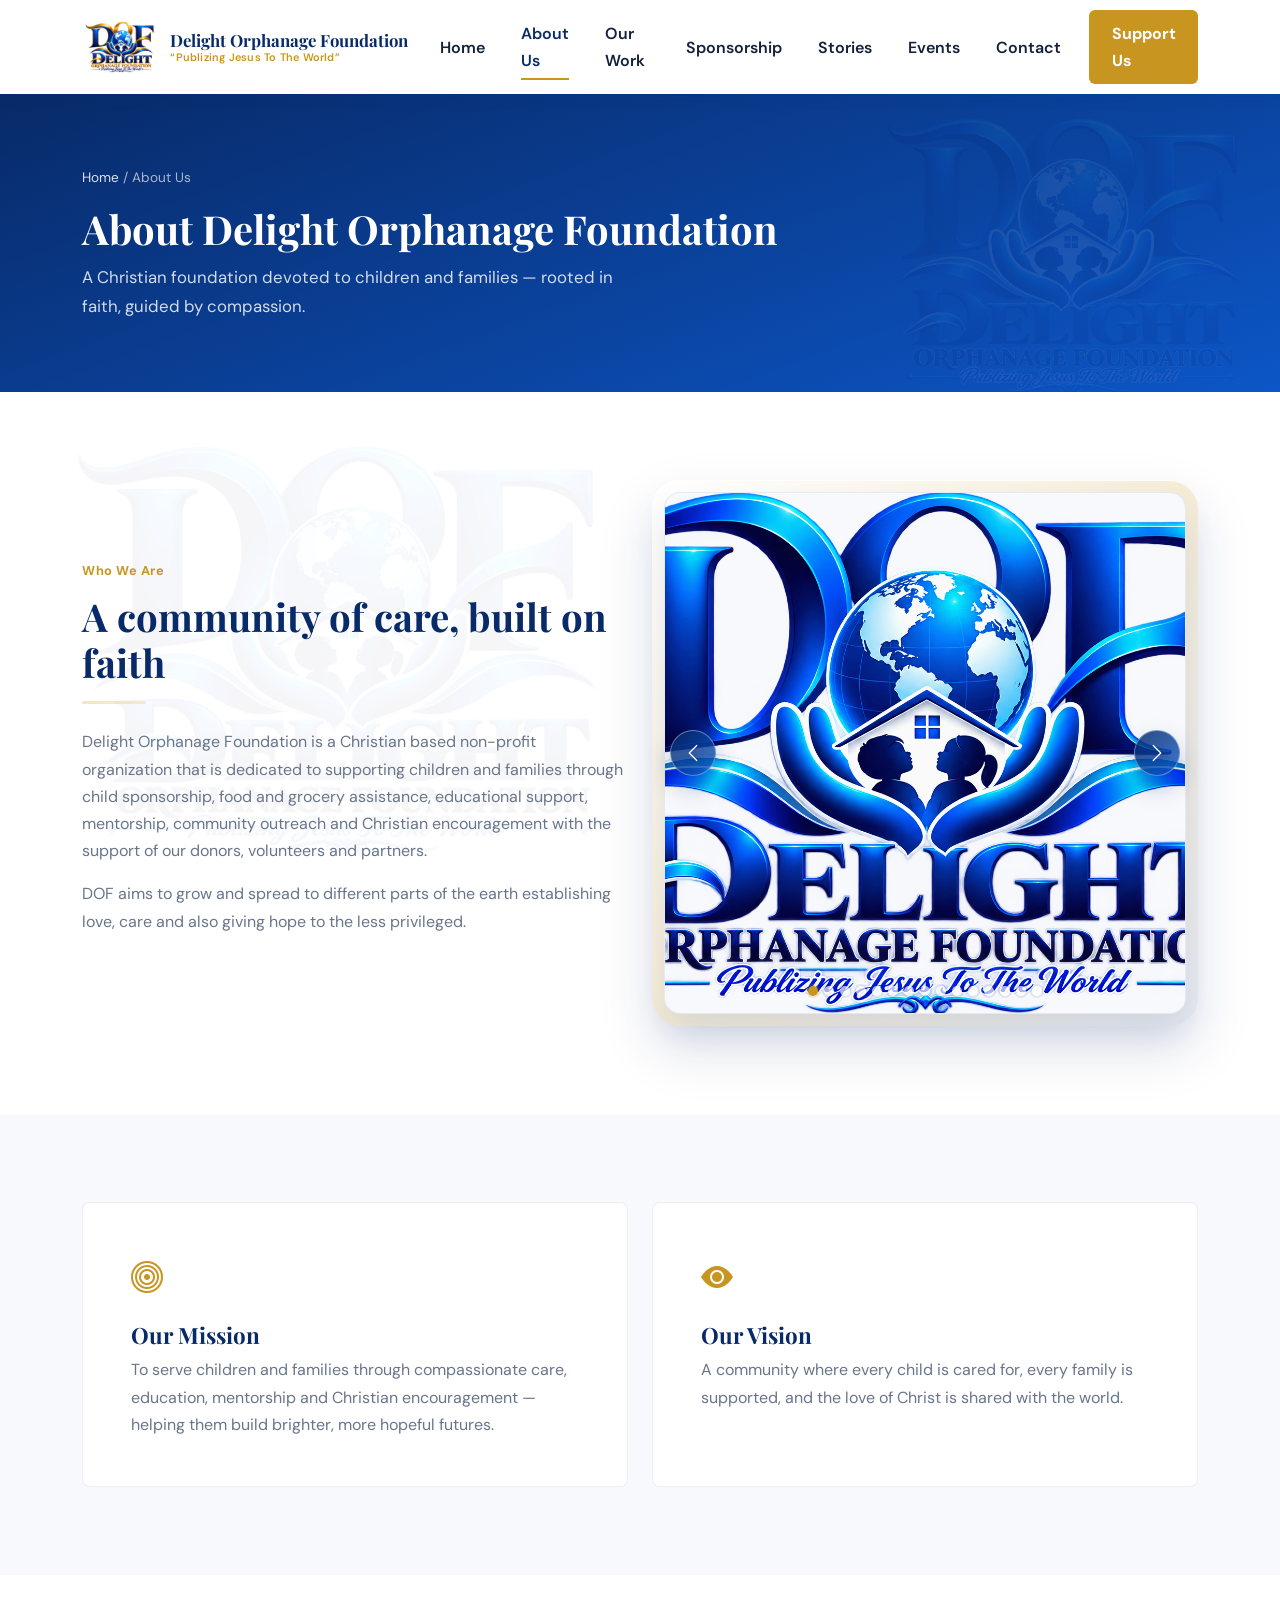
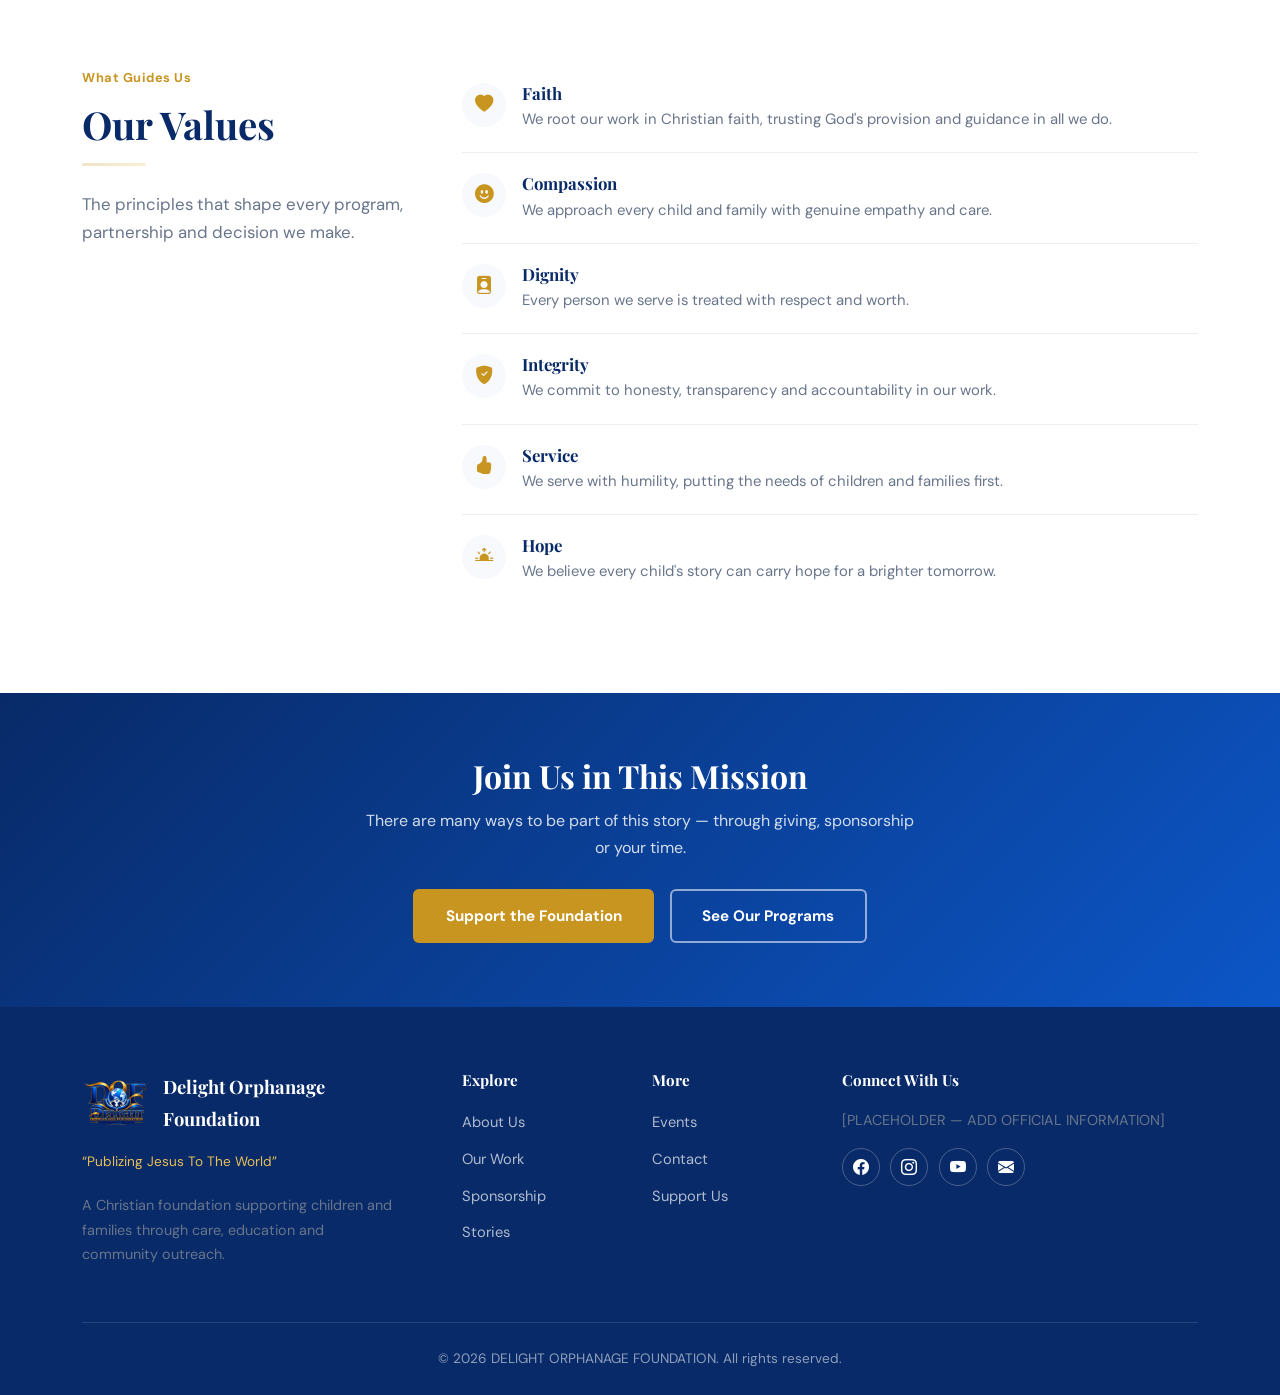
==== commit 1d7419ad: "restying the ui" ====
--- a/about.html
+++ b/about.html
@@ -62,21 +62,84 @@
         <span class="eyebrow">Who We Are</span>
         <h2 class="section-title">A community of care, built on faith</h2>
         <hr class="section-rule">
-        <p>Delight Orphanage Foundation is a Christian organization dedicated to supporting children and families through child sponsorship, food and grocery assistance, educational support, mentorship, community outreach and Christian encouragement.</p>
-        <p>We exist to stand in the gap for children and families facing hardship, offering not only practical help but also hope, dignity and a sense of belonging.</p>
-      </div>
-      <!-- <div class="col-lg-6 reveal">
-        <svg class="brand-illustration about-art" viewBox="0 0 480 420" fill="none" xmlns="http://www.w3.org/2000/svg" role="img" aria-label="Illustration of a globe resting on a home, symbolising the foundation's reach and care">
-          <circle cx="240" cy="180" r="150" fill="rgba(12,86,199,0.06)"/>
-          <circle cx="240" cy="150" r="70" fill="#0C56C7" fill-opacity="0.9"/>
-          <path d="M170 150a70 70 0 0 1 140 0" stroke="#082A68" stroke-width="1.5" fill="none" opacity="0.4"/>
-          <path d="M240 80v140M175 150h130" stroke="#082A68" stroke-width="1.5" opacity="0.3"/>
-          <path d="M190 290 L240 240 L290 290 V290 H190 Z" fill="#F8F9FC"/>
-          <path d="M175 296 L240 232 L305 296" stroke="#C89521" stroke-width="9" stroke-linecap="round" stroke-linejoin="round" fill="none"/>
-          <rect x="226" y="258" width="28" height="28" fill="#082A68"/>
-        </svg>
-      </div> -->
-          
+        <p>Delight Orphanage Foundation is a Christian based non-profit organization that is dedicated to supporting children and families  through child sponsorship, food and grocery assistance, educational support, mentorship, community outreach and Christian encouragement with the support of our donors, volunteers and partners.</p>
+        <p>DOF aims to grow and spread to different parts of the earth establishing love, care and also giving hope to the less privileged.</p>
+      </div>
+
+      <div class="col-lg-6 reveal">
+        <div id="aboutCarousel" class="carousel slide carousel-fade about-carousel" data-bs-ride="carousel" data-bs-interval="3500">
+          <div class="carousel-indicators">
+            <button type="button" data-bs-target="#aboutCarousel" data-bs-slide-to="0" class="active" aria-current="true" aria-label="Slide 1"></button>
+            <button type="button" data-bs-target="#aboutCarousel" data-bs-slide-to="1" aria-label="Slide 2"></button>
+            <button type="button" data-bs-target="#aboutCarousel" data-bs-slide-to="2" aria-label="Slide 3"></button>
+            <button type="button" data-bs-target="#aboutCarousel" data-bs-slide-to="3" aria-label="Slide 4"></button>
+            <button type="button" data-bs-target="#aboutCarousel" data-bs-slide-to="4" aria-label="Slide 5"></button>
+            <button type="button" data-bs-target="#aboutCarousel" data-bs-slide-to="5" aria-label="Slide 6"></button>
+            <button type="button" data-bs-target="#aboutCarousel" data-bs-slide-to="6" aria-label="Slide 7"></button>
+            <button type="button" data-bs-target="#aboutCarousel" data-bs-slide-to="7" aria-label="Slide 8"></button>
+            <button type="button" data-bs-target="#aboutCarousel" data-bs-slide-to="8" aria-label="Slide 9"></button>
+            <button type="button" data-bs-target="#aboutCarousel" data-bs-slide-to="9" aria-label="Slide 10"></button>
+            <button type="button" data-bs-target="#aboutCarousel" data-bs-slide-to="10" aria-label="Slide 11"></button>
+            <button type="button" data-bs-target="#aboutCarousel" data-bs-slide-to="11" aria-label="Slide 12"></button>
+            <button type="button" data-bs-target="#aboutCarousel" data-bs-slide-to="12" aria-label="Slide 13"></button>
+            <button type="button" data-bs-target="#aboutCarousel" data-bs-slide-to="13" aria-label="Slide 14"></button>
+            <button type="button" data-bs-target="#aboutCarousel" data-bs-slide-to="14" aria-label="Slide 15"></button>
+          </div>
+          <div class="carousel-inner rounded-4 overflow-hidden shadow-soft">
+            <div class="carousel-item active">
+              <img src="assets/logo-blue.png" class="d-block w-80" alt="Delight Orphanage Foundation brand logo" />
+            </div>
+            <div class="carousel-item">
+              <img src="assets/images/468016889_554884327177769_670026988752291641_n.jpg" class="d-block w-100" alt="Foundation image 1" />
+            </div>
+            <div class="carousel-item">
+              <img src="assets/images/dof.jpg" class="d-block w-100" alt="Foundation image 2" />
+            </div>
+            <div class="carousel-item">
+              <img src="assets/images/events%20ii.jpg" class="d-block w-100" alt="Foundation image 3" />
+            </div>
+            <div class="carousel-item">
+              <img src="assets/images/events.jpg" class="d-block w-100" alt="Foundation image 4" />
+            </div>
+            <div class="carousel-item">
+              <img src="assets/images/face.jpg" class="d-block w-100" alt="Foundation image 5" />
+            </div>
+            <div class="carousel-item">
+              <img src="assets/images/giving.jpg" class="d-block w-100" alt="Foundation image 6" />
+            </div>
+            <div class="carousel-item">
+              <img src="assets/images/items.jpg" class="d-block w-100" alt="Foundation image 7" />
+            </div>
+            <div class="carousel-item">
+              <img src="assets/images/love%20i.jpg" class="d-block w-100" alt="Foundation image 8" />
+            </div>
+            <div class="carousel-item">
+              <img src="assets/images/love.jpg" class="d-block w-100" alt="Foundation image 9" />
+            </div>
+            <div class="carousel-item">
+              <img src="assets/images/make%20a%20family%20smies.jpg" class="d-block w-100" alt="Foundation image 10" />
+            </div>
+            <div class="carousel-item">
+              <img src="assets/images/shine.jpg" class="d-block w-100" alt="Foundation image 11" />
+            </div>
+            <div class="carousel-item">
+              <img src="assets/images/smile.jpg" class="d-block w-100" alt="Foundation image 12" />
+            </div>
+            <div class="carousel-item">
+              <img src="assets/images/suport.jpg" class="d-block w-100" alt="Foundation image 13" />
+            </div>
+            <div class="carousel-item">
+              <img src="assets/images/team.jpg" class="d-block w-100" alt="Foundation image 14" />
+            </div>
+          </div>
+          <button class="carousel-control-prev" type="button" data-bs-target="#aboutCarousel" data-bs-slide="prev" aria-label="Previous slide">
+            <span class="carousel-control-prev-icon" aria-hidden="true"></span>
+          </button>
+          <button class="carousel-control-next" type="button" data-bs-target="#aboutCarousel" data-bs-slide="next" aria-label="Next slide">
+            <span class="carousel-control-next-icon" aria-hidden="true"></span>
+          </button>
+        </div>
+      </div>
     </div>
   </div>
 </section>
--- a/css/style.css
+++ b/css/style.css
@@ -104,7 +104,7 @@
    WATERMARK — very subtle brand mark on select sections
    ========================================================================== */
 
-.watermark-section { position: relative; overflow: hidden; }
+.watermark-section { position: relative; overflow: hidden; margin: auto; }
 
 .watermark-section::before {
   content: "";
@@ -120,9 +120,141 @@
   opacity: 0.035;
   pointer-events: none;
   z-index: 0;
+  margin-right: 700px;
 }
 
 .watermark-section > .container { position: relative; z-index: 1; }
+
+.about-carousel {
+  position: relative;
+  max-width: 560px;
+  margin: 0 auto;
+  padding: 12px;
+  border-radius: 28px;
+  background: linear-gradient(135deg, rgba(255, 255, 255, 0.9), rgba(200, 149, 33, 0.18), rgba(8, 42, 104, 0.10));
+  box-shadow: 0 24px 55px rgba(8, 42, 104, 0.14), inset 0 1px 0 rgba(255, 255, 255, 0.9);
+}
+
+.about-carousel .carousel-inner {
+  position: relative;
+  border: 1px solid rgba(8, 42, 104, 0.08);
+  background: var(--bg-light);
+  border-radius: 22px;
+  overflow: hidden;
+  box-shadow: 0 18px 30px rgba(8, 42, 104, 0.10);
+}
+
+.about-carousel .carousel-inner::before {
+  content: "";
+  position: absolute;
+  inset: 0;
+  background: linear-gradient(120deg, transparent 0%, rgba(255, 255, 255, 0.62) 28%, transparent 48%, rgba(200, 149, 33, 0.22) 100%);
+  transform: translateX(-120%);
+  animation: about-shine 7s ease-in-out infinite;
+  z-index: 2;
+  pointer-events: none;
+}
+
+.about-carousel .carousel-item {
+  transition: opacity 0.9s ease, transform 0.9s ease;
+}
+
+.about-carousel .carousel-item img {
+  display: block;
+  width: 100%;
+  height: 520px;
+  object-fit: cover;
+  filter: saturate(1.15) contrast(1.07) brightness(0.98);
+  transform: scale(1.02);
+}
+
+.about-carousel .carousel-control-prev,
+.about-carousel .carousel-control-next {
+  width: 46px;
+  height: 46px;
+  top: 50%;
+  transform: translateY(-50%);
+  background: linear-gradient(135deg, rgba(8, 42, 104, 0.85), rgba(12, 86, 199, 0.8));
+  border: 1px solid rgba(255, 255, 255, 0.35);
+  border-radius: 50%;
+  opacity: 1;
+  box-shadow: 0 12px 24px rgba(8, 42, 104, 0.25);
+  transition: transform 0.25s ease, box-shadow 0.25s ease, background 0.25s ease;
+}
+
+.about-carousel .carousel-control-prev:hover,
+.about-carousel .carousel-control-next:hover {
+  transform: translateY(-50%) scale(1.08);
+  box-shadow: 0 14px 28px rgba(200, 149, 33, 0.25);
+}
+
+.about-carousel .carousel-control-prev {
+  left: 18px;
+}
+
+.about-carousel .carousel-control-next {
+  right: 18px;
+}
+
+.about-carousel .carousel-control-prev-icon,
+.about-carousel .carousel-control-next-icon {
+  width: 1.25rem;
+  height: 1.25rem;
+  filter: drop-shadow(0 2px 4px rgba(0,0,0,0.25));
+}
+
+.about-carousel .carousel-indicators {
+  bottom: 14px;
+  z-index: 3;
+}
+
+.about-carousel .carousel-indicators [data-bs-target] {
+  width: 10px;
+  height: 10px;
+  border-radius: 50%;
+  background-color: rgba(255, 255, 255, 0.9);
+  border: none;
+  opacity: 0.75;
+  box-shadow: 0 0 0 2px rgba(8, 42, 104, 0.12);
+}
+
+.about-carousel .carousel-indicators .active {
+  background-color: var(--gold);
+  opacity: 1;
+  box-shadow: 0 0 0 2px rgba(200, 149, 33, 0.2);
+}
+
+@keyframes about-shine {
+  0% {
+    transform: translateX(-120%);
+  }
+  45%, 100% {
+    transform: translateX(120%);
+  }
+}
+
+@media (max-width: 991.98px) {
+  .about-carousel .carousel-item img {
+    height: 420px;
+  }
+}
+
+@media (max-width: 575.98px) {
+  .about-carousel {
+    padding: 8px;
+    border-radius: 20px;
+  }
+
+  .about-carousel .carousel-item img {
+    height: 320px;
+  }
+
+  .about-carousel .carousel-control-prev,
+  .about-carousel .carousel-control-next {
+    width: 40px;
+    height: 40px;
+  }
+}
 
 /* ==========================================================================
    BUTTONS
@@ -334,29 +466,18 @@
 .hero-art {
   position: relative;
   width: 100%;
-  max-width: 540px;
+  max-width: 100%;
   margin: 0 auto;
 }
 
 .hero-photo-slideshow {
   position: relative;
-  width: min(48vw, 620px);
+  width: 100%;
   height: clamp(300px, 40vw, 470px);
   margin-left: auto;
   overflow: hidden;
-  isolation: isolate;
-  -webkit-mask-image: linear-gradient(90deg, transparent 0%, #000 9%, #000 91%, transparent 100%);
-  mask-image: linear-gradient(90deg, transparent 0%, #000 9%, #000 91%, transparent 100%);
-}
-
-.hero-photo-slideshow::after {
-  content: "";
-  position: absolute;
-  inset: -8px;
-  z-index: 2;
-  pointer-events: none;
-  background: linear-gradient(90deg, var(--blue-primary) 0%, transparent 12%, transparent 88%, var(--blue-secondary) 100%);
-  filter: blur(8px);
+  border-radius: 20px;
+  box-shadow: 0 18px 40px rgba(3, 20, 58, 0.28);
 }
 
 .hero-photo {
@@ -365,6 +486,7 @@
   width: 100%;
   height: 100%;
   object-fit: cover;
+  border-radius: 20px;
   opacity: 0;
   transform: scale(1.04);
   transition: opacity 1.2s ease, transform 7s ease;
@@ -428,7 +550,7 @@
    ========================================================================== */
 
 .impact-section {
-  background-color: var(--blue-primary);
+  background-color: rgb(255, 255, 255);
   color: var(--white);
   padding: 3.5rem 0;
 }
@@ -442,13 +564,13 @@
 
 .impact-item i {
   font-size: 2.1rem;
-  color: var(--gold-light);
+  color:black;
   margin-bottom: 0.75rem;
   display: inline-block;
 }
 
 .impact-item h4 {
-  color: var(--white);
+  color: black;
   font-size: 1.05rem;
   margin-bottom: 0.35rem;
 }
@@ -976,7 +1098,7 @@
   .hero-btns { justify-content: center; }
   .hero p.lead { margin-left: auto; margin-right: auto; }
   .hero-art { margin-top: 2.5rem; }
-  .hero-photo-slideshow { width: min(80vw, 460px); margin: 0 auto; }
+  .hero-photo-slideshow { width: min(92vw, 560px); margin: 0 auto; }
 }
 
 @media (max-width: 575.98px) {
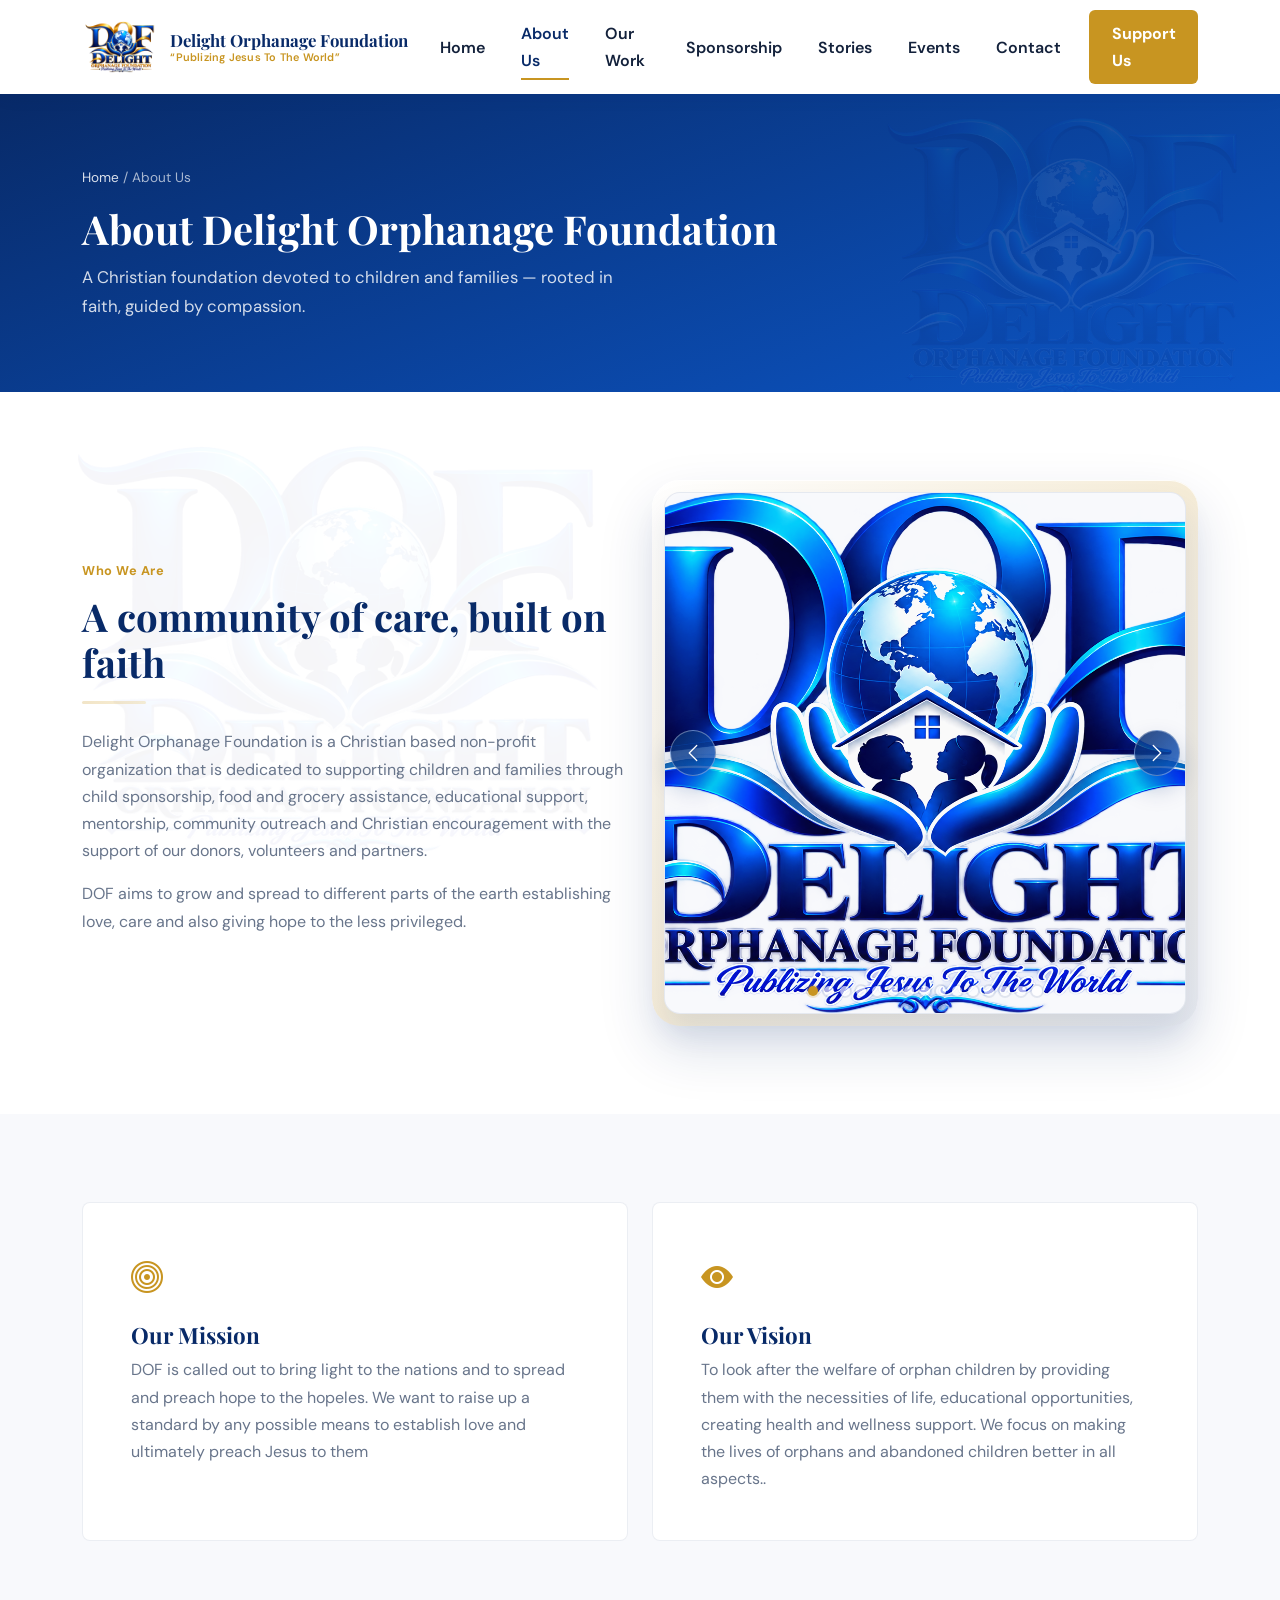
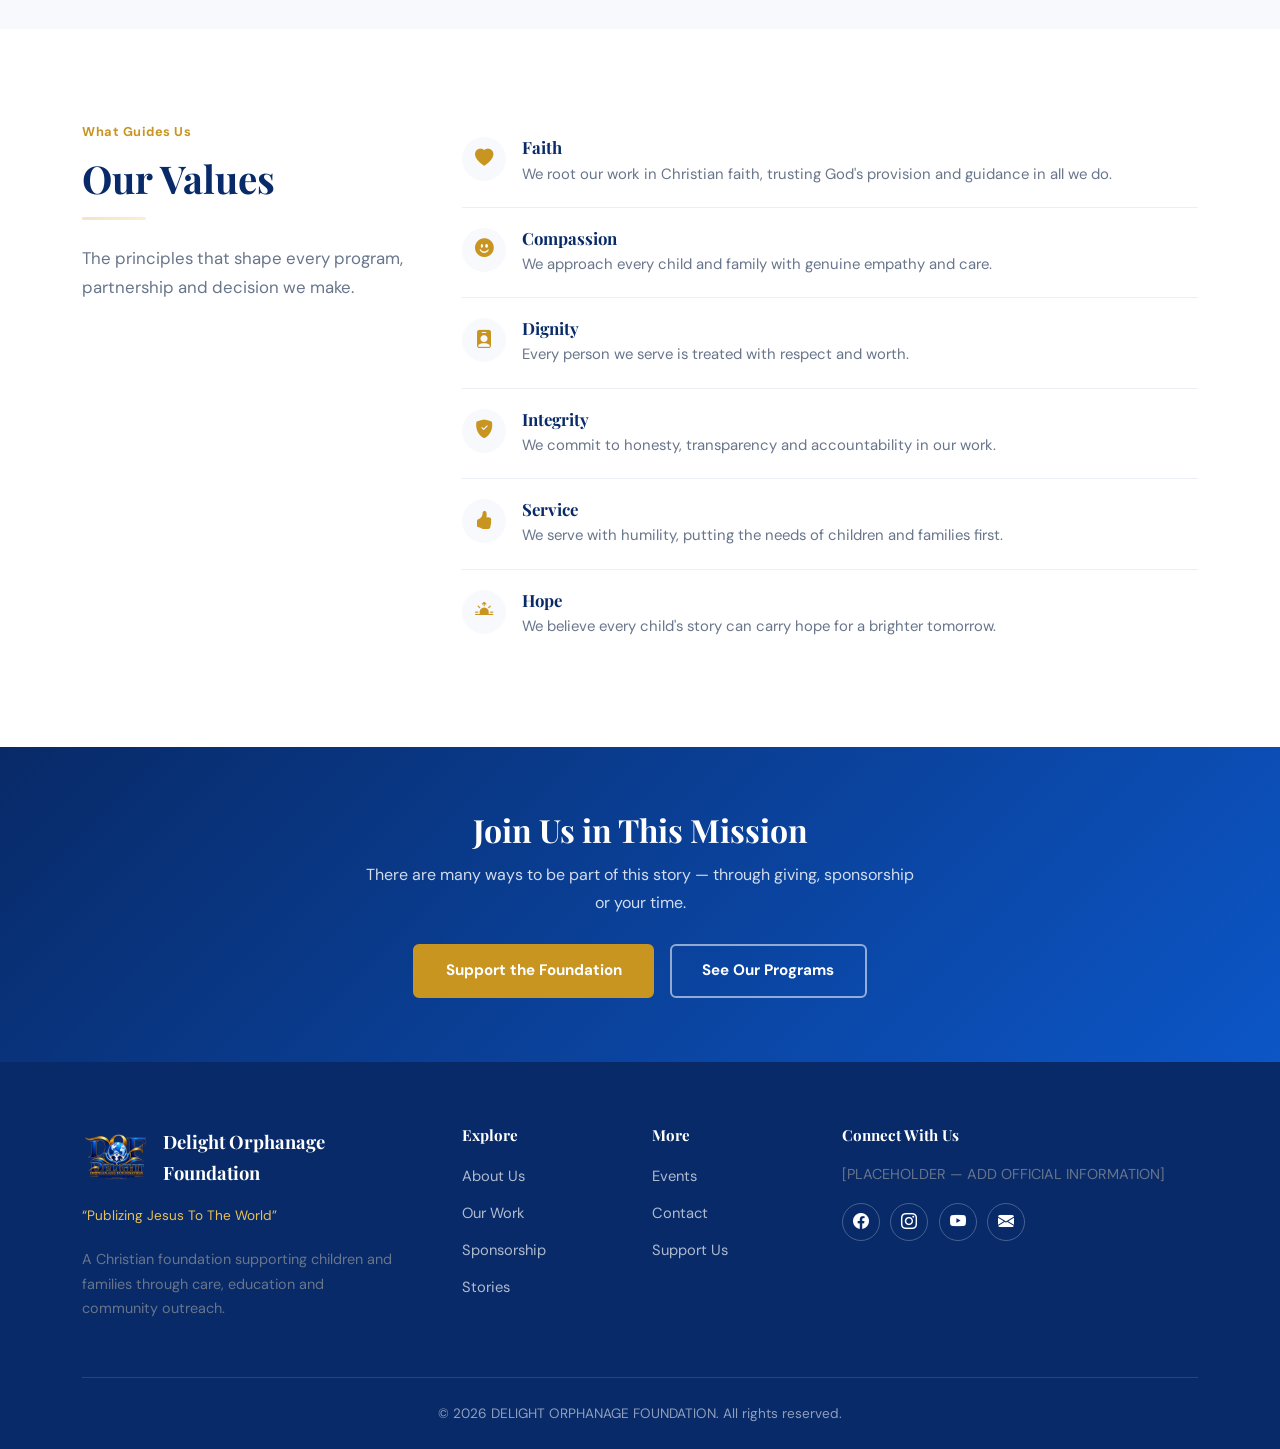
==== commit 63c087d9: "adding the neccessary information on the about page" ====
--- a/about.html
+++ b/about.html
@@ -152,14 +152,14 @@
         <div class="p-4 p-lg-5 bg-white rounded-3 h-100" style="border:1px solid rgba(8,42,104,0.08);">
           <i class="bi bi-bullseye" style="color:var(--gold); font-size:2rem;"></i>
           <h3 class="mt-3" style="font-size:1.4rem;">Our Mission</h3>
-          <p class="mb-0">To serve children and families through compassionate care, education, mentorship and Christian encouragement &mdash; helping them build brighter, more hopeful futures.</p>
+          <p class="mb-0">DOF is called out to bring light to the nations and to spread and preach hope to the hopeles. We want to raise up a standard by any possible means to establish love and ultimately preach Jesus to them</p>
         </div>
       </div>
       <div class="col-lg-6 reveal">
         <div class="p-4 p-lg-5 bg-white rounded-3 h-100" style="border:1px solid rgba(8,42,104,0.08);">
           <i class="bi bi-eye-fill" style="color:var(--gold); font-size:2rem;"></i>
           <h3 class="mt-3" style="font-size:1.4rem;">Our Vision</h3>
-          <p class="mb-0">A community where every child is cared for, every family is supported, and the love of Christ is shared with the world.</p>
+          <p class="mb-0">To look after the welfare of orphan children by providing them with the necessities of life, educational opportunities, creating health and wellness support. We focus on making the lives of orphans and abandoned children better in all aspects..</p>
         </div>
       </div>
     </div>
@@ -267,7 +267,7 @@
         <h5>Connect With Us</h5>
         <p style="font-size:0.9rem;">[PLACEHOLDER &mdash; ADD OFFICIAL INFORMATION]</p>
         <div class="footer-social">
-          <a href="#" aria-label="Facebook"><i class="bi bi-facebook"></i></a>
+          <a href="https://www.facebook.com/search/top?q=delight%20orphanage%20foundation" target="_blank" rel="noopener noreferrer" aria-label="Facebook"><i class="bi bi-facebook"></i></a>
           <a href="#" aria-label="Instagram"><i class="bi bi-instagram"></i></a>
           <a href="#" aria-label="YouTube"><i class="bi bi-youtube"></i></a>
           <a href="#" aria-label="Email"><i class="bi bi-envelope-fill"></i></a>
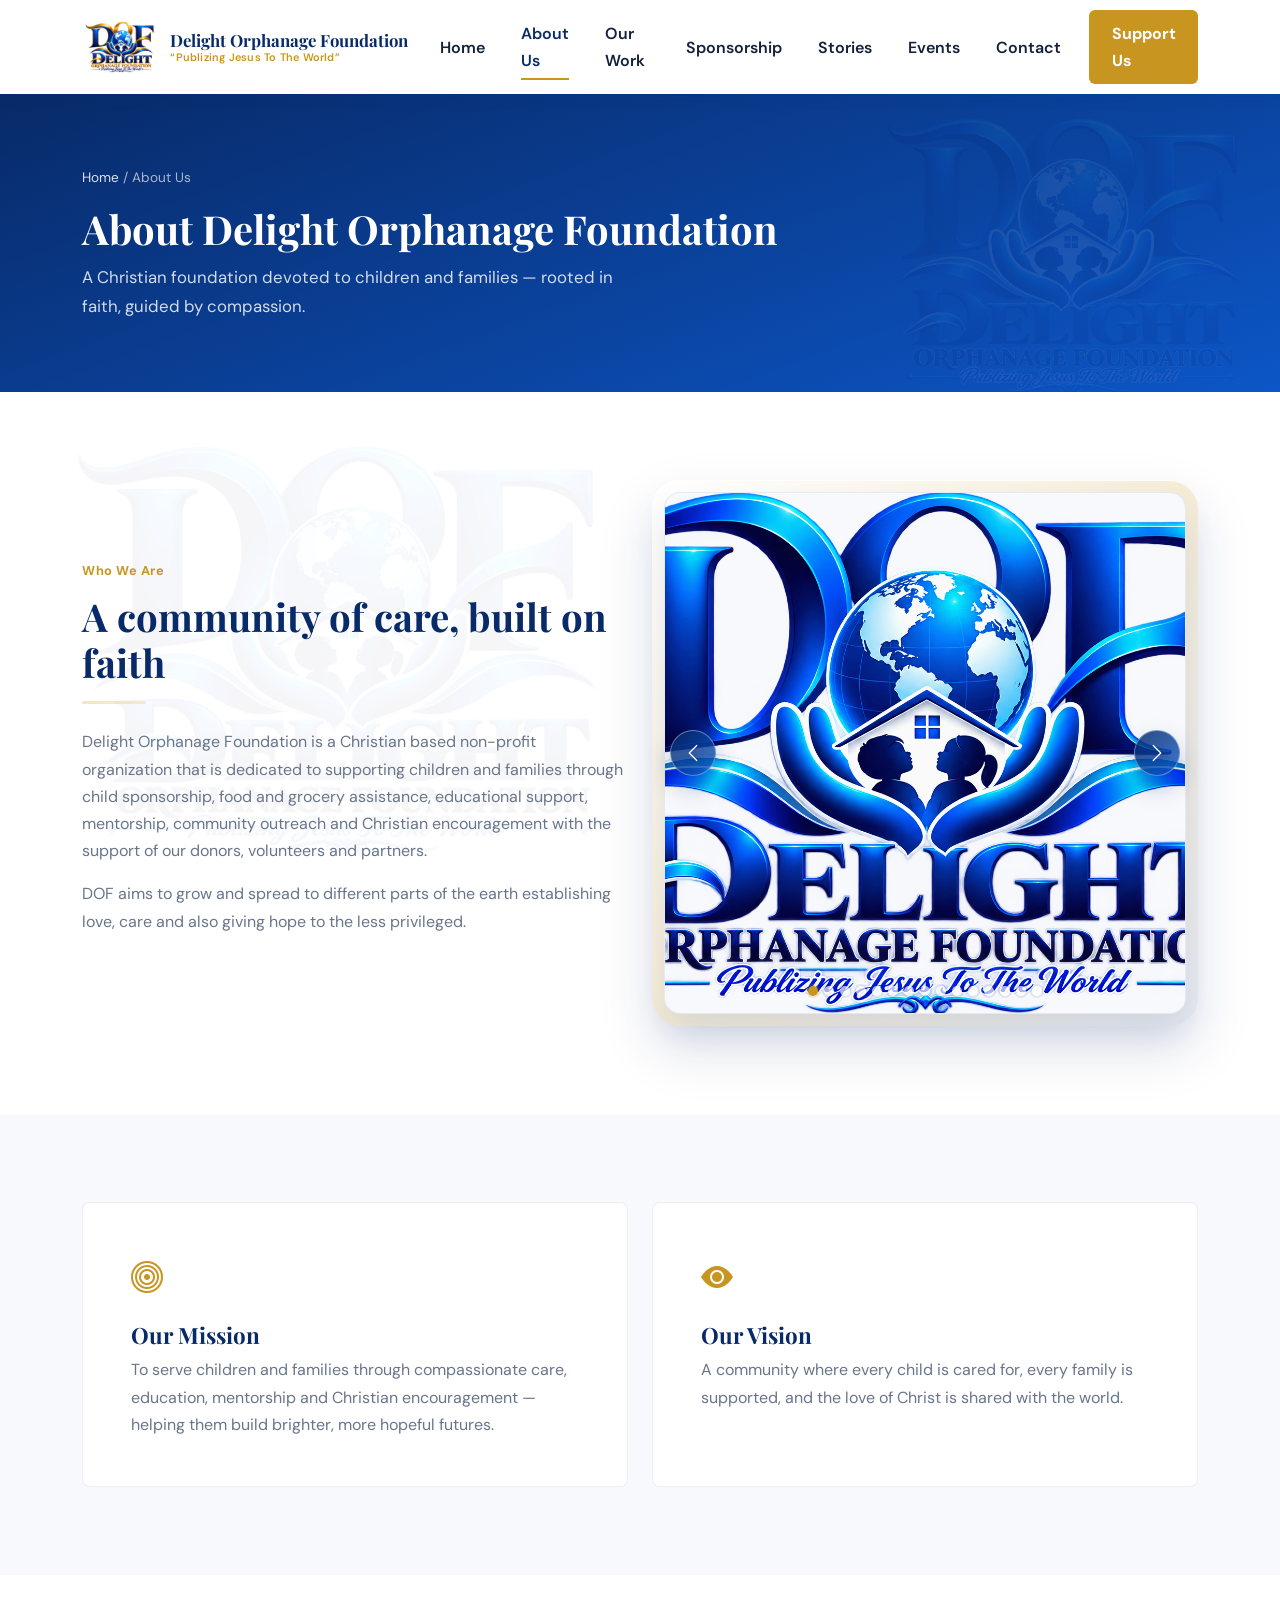
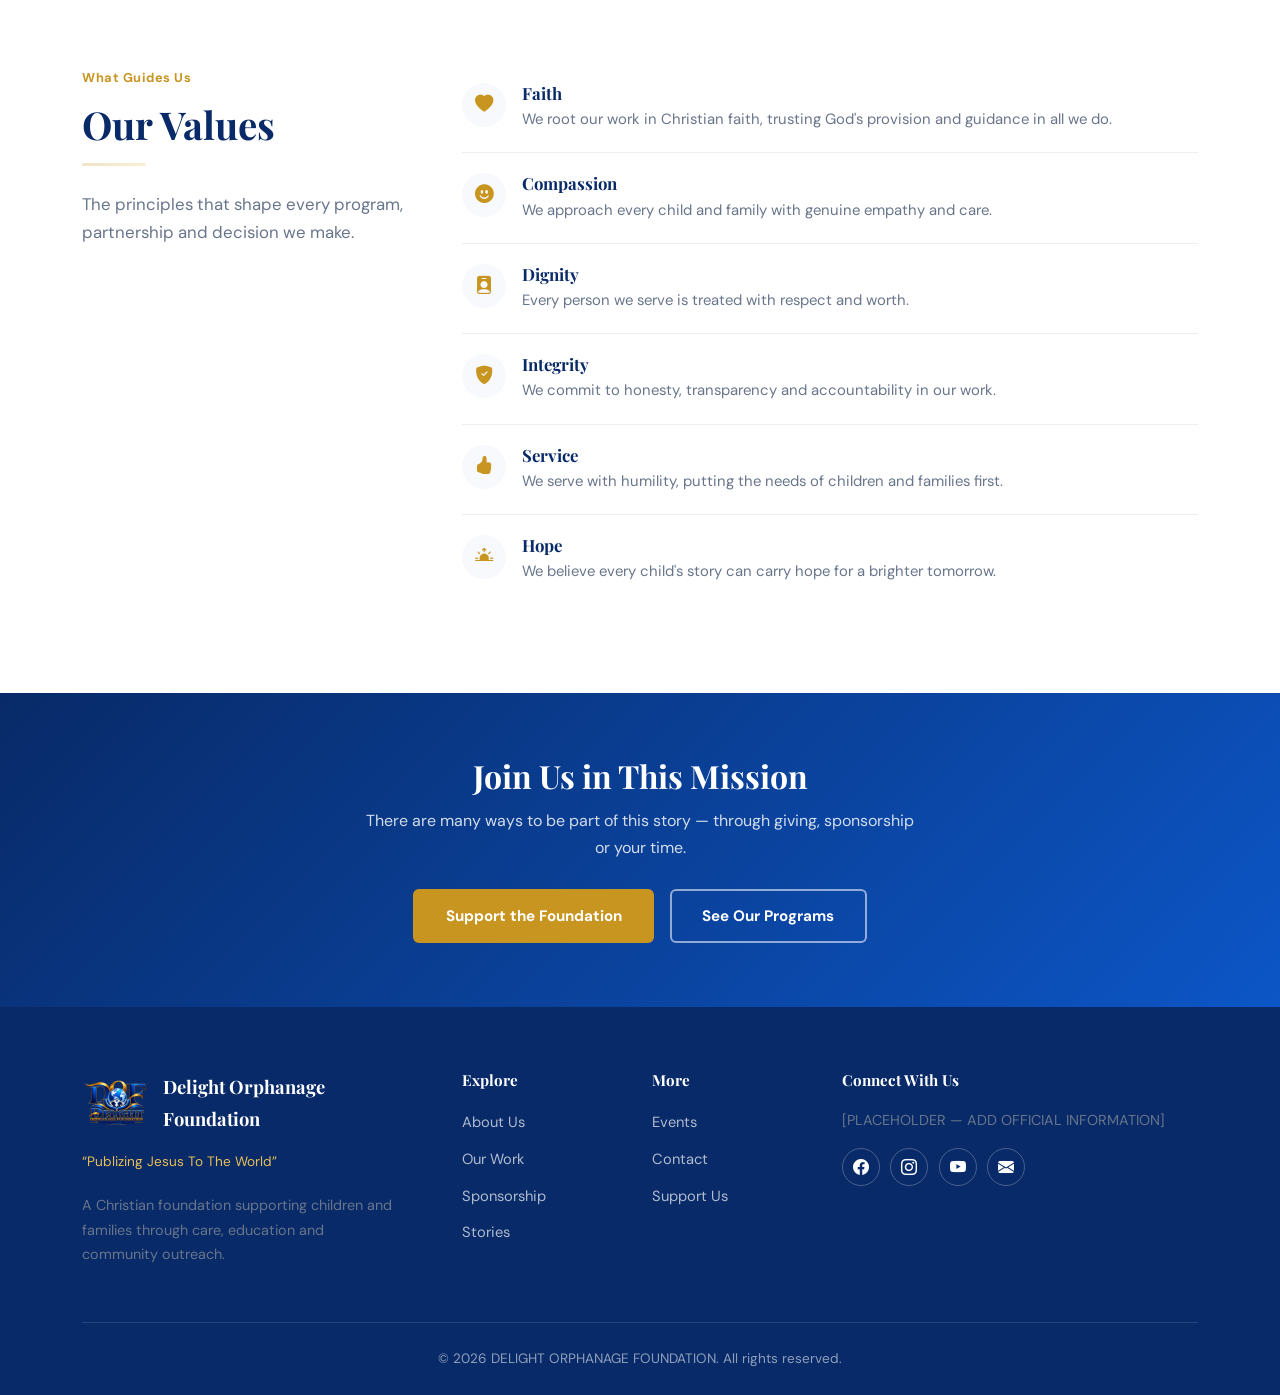
==== commit f067e997: "Merge pull request #2 from Jay-Israel/frontend Frontend" ====
--- a/about.html
+++ b/about.html
@@ -152,14 +152,14 @@
         <div class="p-4 p-lg-5 bg-white rounded-3 h-100" style="border:1px solid rgba(8,42,104,0.08);">
           <i class="bi bi-bullseye" style="color:var(--gold); font-size:2rem;"></i>
           <h3 class="mt-3" style="font-size:1.4rem;">Our Mission</h3>
-          <p class="mb-0">DOF is called out to bring light to the nations and to spread and preach hope to the hopeles. We want to raise up a standard by any possible means to establish love and ultimately preach Jesus to them</p>
+          <p class="mb-0">To serve children and families through compassionate care, education, mentorship and Christian encouragement &mdash; helping them build brighter, more hopeful futures.</p>
         </div>
       </div>
       <div class="col-lg-6 reveal">
         <div class="p-4 p-lg-5 bg-white rounded-3 h-100" style="border:1px solid rgba(8,42,104,0.08);">
           <i class="bi bi-eye-fill" style="color:var(--gold); font-size:2rem;"></i>
           <h3 class="mt-3" style="font-size:1.4rem;">Our Vision</h3>
-          <p class="mb-0">To look after the welfare of orphan children by providing them with the necessities of life, educational opportunities, creating health and wellness support. We focus on making the lives of orphans and abandoned children better in all aspects..</p>
+          <p class="mb-0">A community where every child is cared for, every family is supported, and the love of Christ is shared with the world.</p>
         </div>
       </div>
     </div>
@@ -267,7 +267,7 @@
         <h5>Connect With Us</h5>
         <p style="font-size:0.9rem;">[PLACEHOLDER &mdash; ADD OFFICIAL INFORMATION]</p>
         <div class="footer-social">
-          <a href="https://www.facebook.com/search/top?q=delight%20orphanage%20foundation" target="_blank" rel="noopener noreferrer" aria-label="Facebook"><i class="bi bi-facebook"></i></a>
+          <a href="#" aria-label="Facebook"><i class="bi bi-facebook"></i></a>
           <a href="#" aria-label="Instagram"><i class="bi bi-instagram"></i></a>
           <a href="#" aria-label="YouTube"><i class="bi bi-youtube"></i></a>
           <a href="#" aria-label="Email"><i class="bi bi-envelope-fill"></i></a>
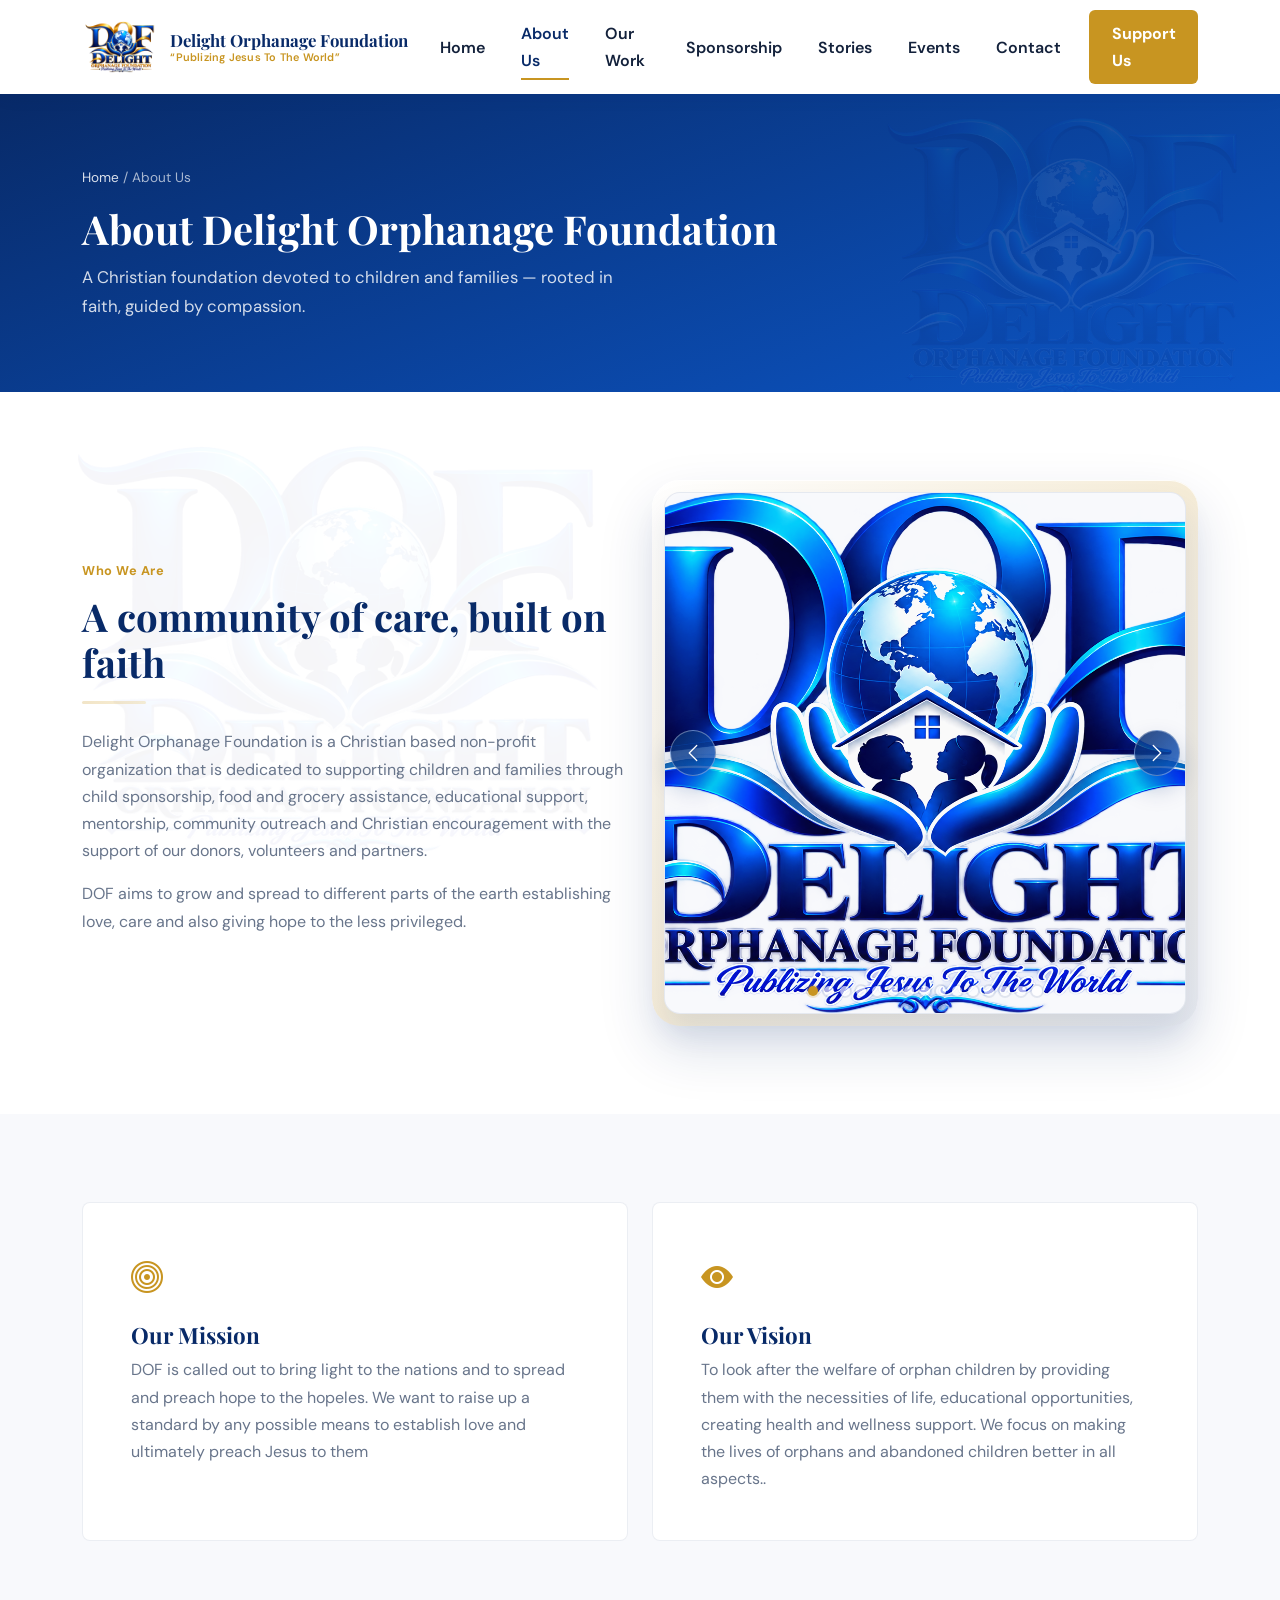
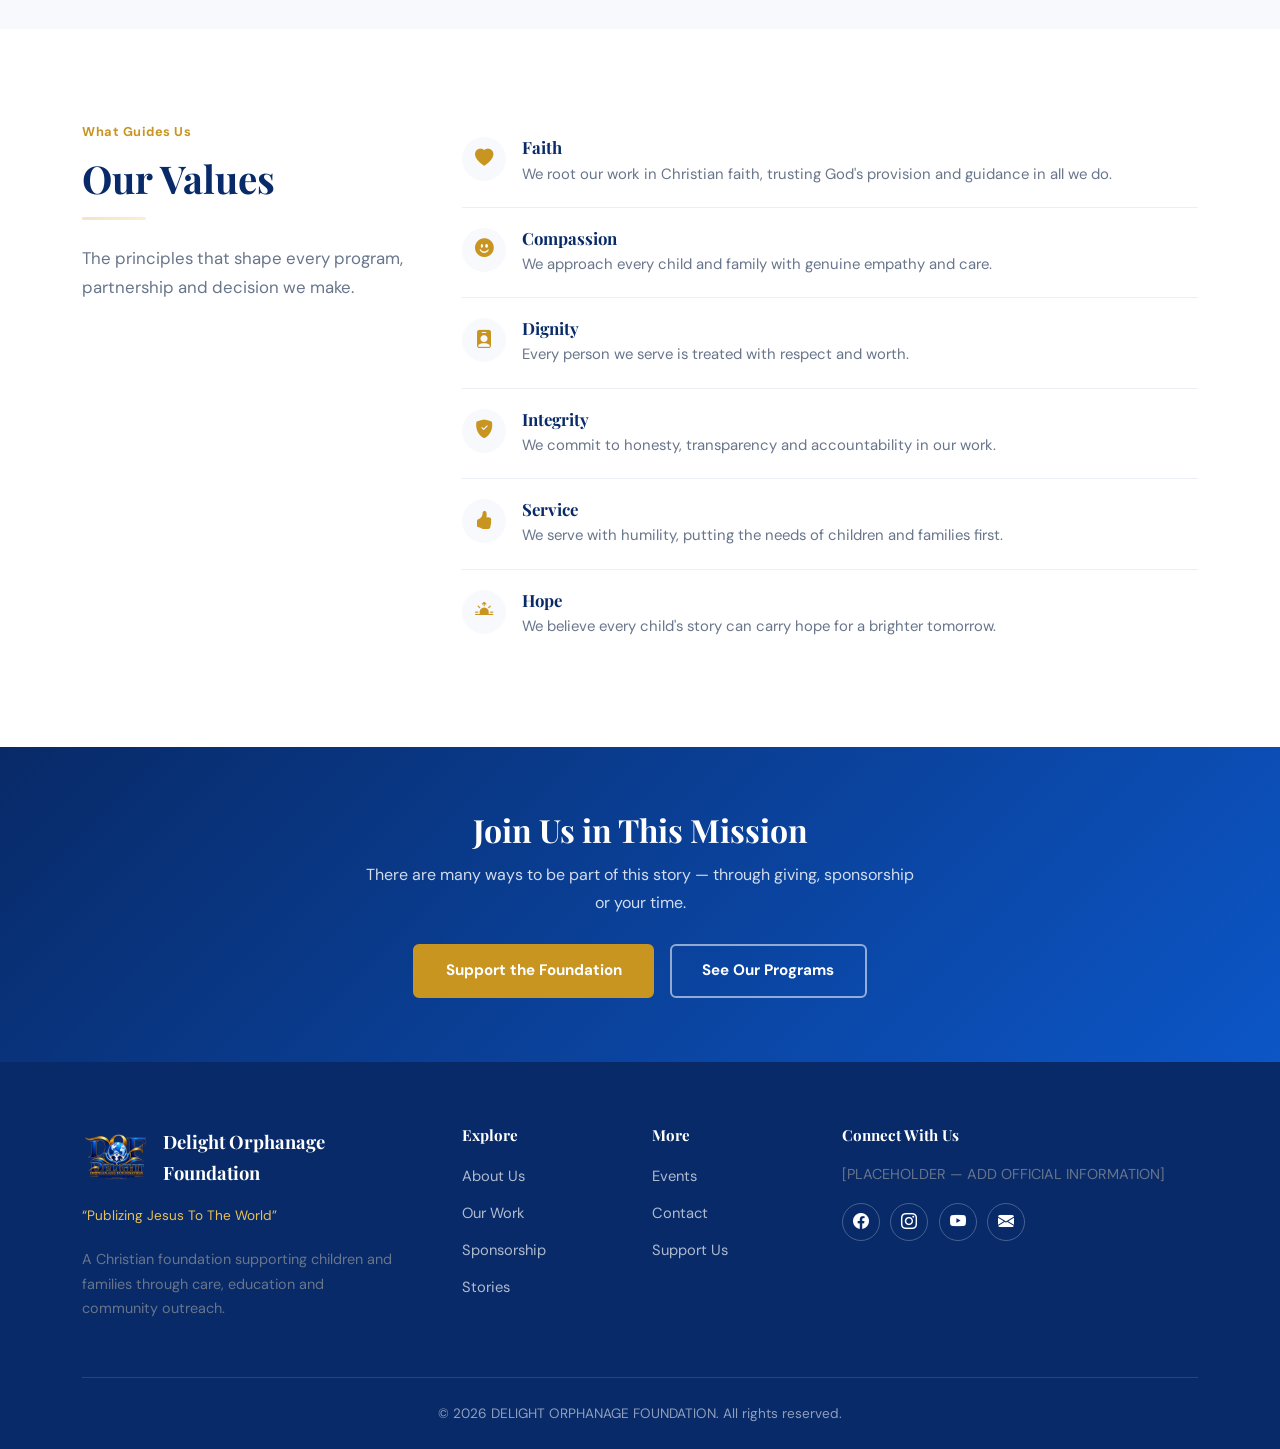
==== commit 8f7c5e34: "Merge pull request #3 from Jay-Israel/frontend Frontend" ====
--- a/about.html
+++ b/about.html
@@ -152,14 +152,14 @@
         <div class="p-4 p-lg-5 bg-white rounded-3 h-100" style="border:1px solid rgba(8,42,104,0.08);">
           <i class="bi bi-bullseye" style="color:var(--gold); font-size:2rem;"></i>
           <h3 class="mt-3" style="font-size:1.4rem;">Our Mission</h3>
-          <p class="mb-0">To serve children and families through compassionate care, education, mentorship and Christian encouragement &mdash; helping them build brighter, more hopeful futures.</p>
+          <p class="mb-0">DOF is called out to bring light to the nations and to spread and preach hope to the hopeles. We want to raise up a standard by any possible means to establish love and ultimately preach Jesus to them</p>
         </div>
       </div>
       <div class="col-lg-6 reveal">
         <div class="p-4 p-lg-5 bg-white rounded-3 h-100" style="border:1px solid rgba(8,42,104,0.08);">
           <i class="bi bi-eye-fill" style="color:var(--gold); font-size:2rem;"></i>
           <h3 class="mt-3" style="font-size:1.4rem;">Our Vision</h3>
-          <p class="mb-0">A community where every child is cared for, every family is supported, and the love of Christ is shared with the world.</p>
+          <p class="mb-0">To look after the welfare of orphan children by providing them with the necessities of life, educational opportunities, creating health and wellness support. We focus on making the lives of orphans and abandoned children better in all aspects..</p>
         </div>
       </div>
     </div>
@@ -267,7 +267,7 @@
         <h5>Connect With Us</h5>
         <p style="font-size:0.9rem;">[PLACEHOLDER &mdash; ADD OFFICIAL INFORMATION]</p>
         <div class="footer-social">
-          <a href="#" aria-label="Facebook"><i class="bi bi-facebook"></i></a>
+          <a href="https://www.facebook.com/search/top?q=delight%20orphanage%20foundation" target="_blank" rel="noopener noreferrer" aria-label="Facebook"><i class="bi bi-facebook"></i></a>
           <a href="#" aria-label="Instagram"><i class="bi bi-instagram"></i></a>
           <a href="#" aria-label="YouTube"><i class="bi bi-youtube"></i></a>
           <a href="#" aria-label="Email"><i class="bi bi-envelope-fill"></i></a>
